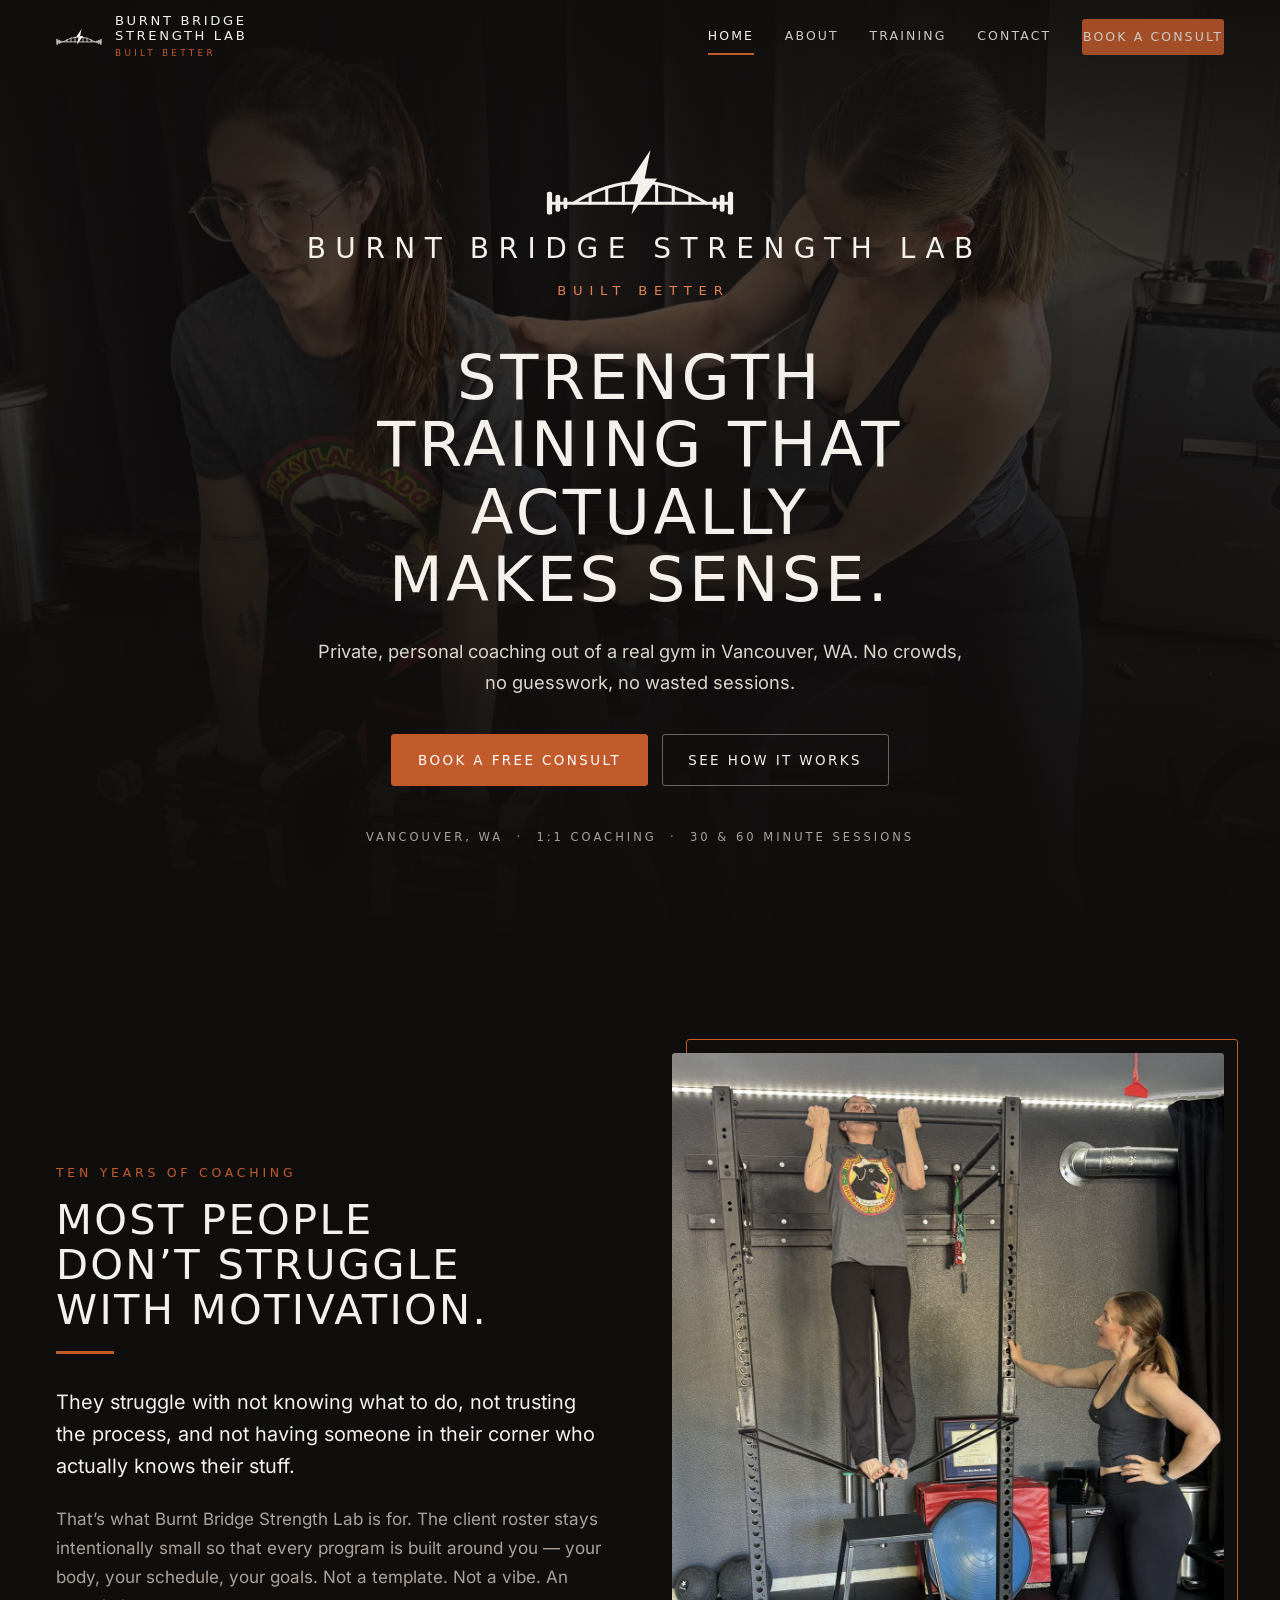
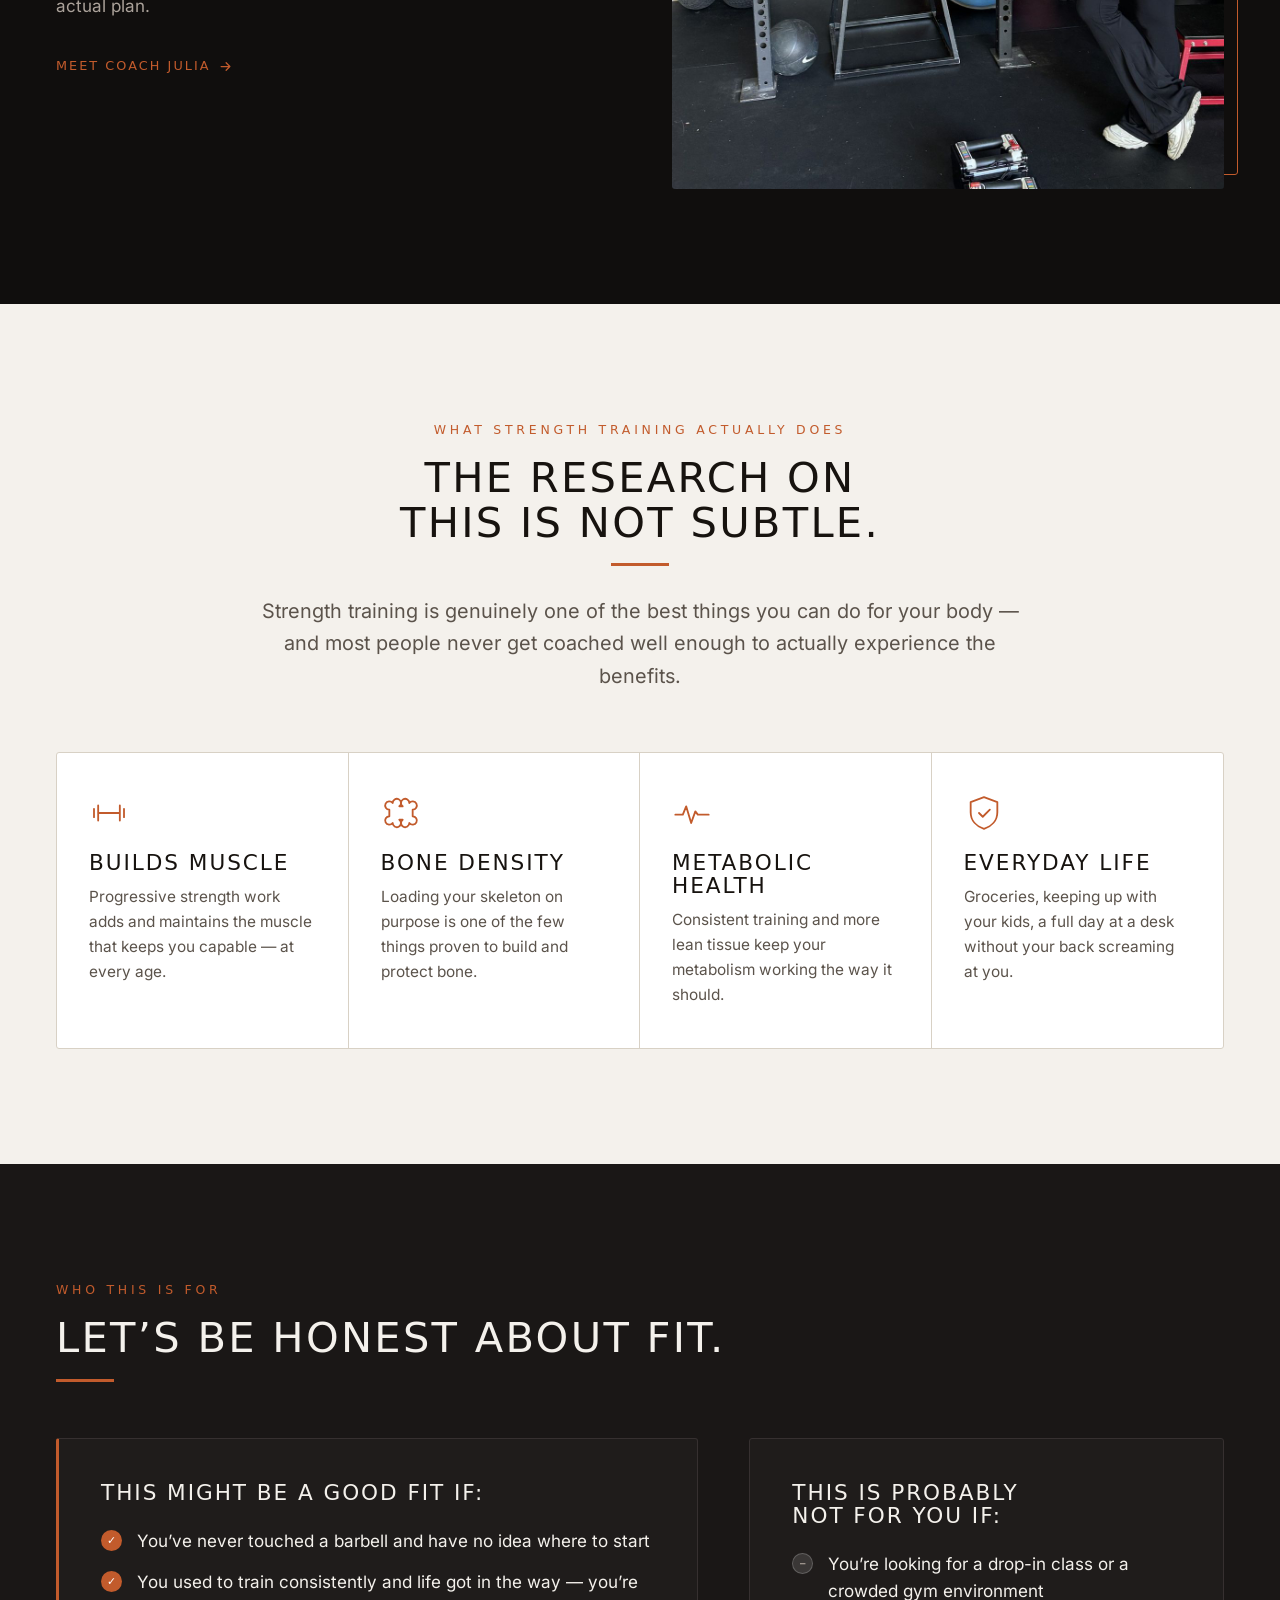
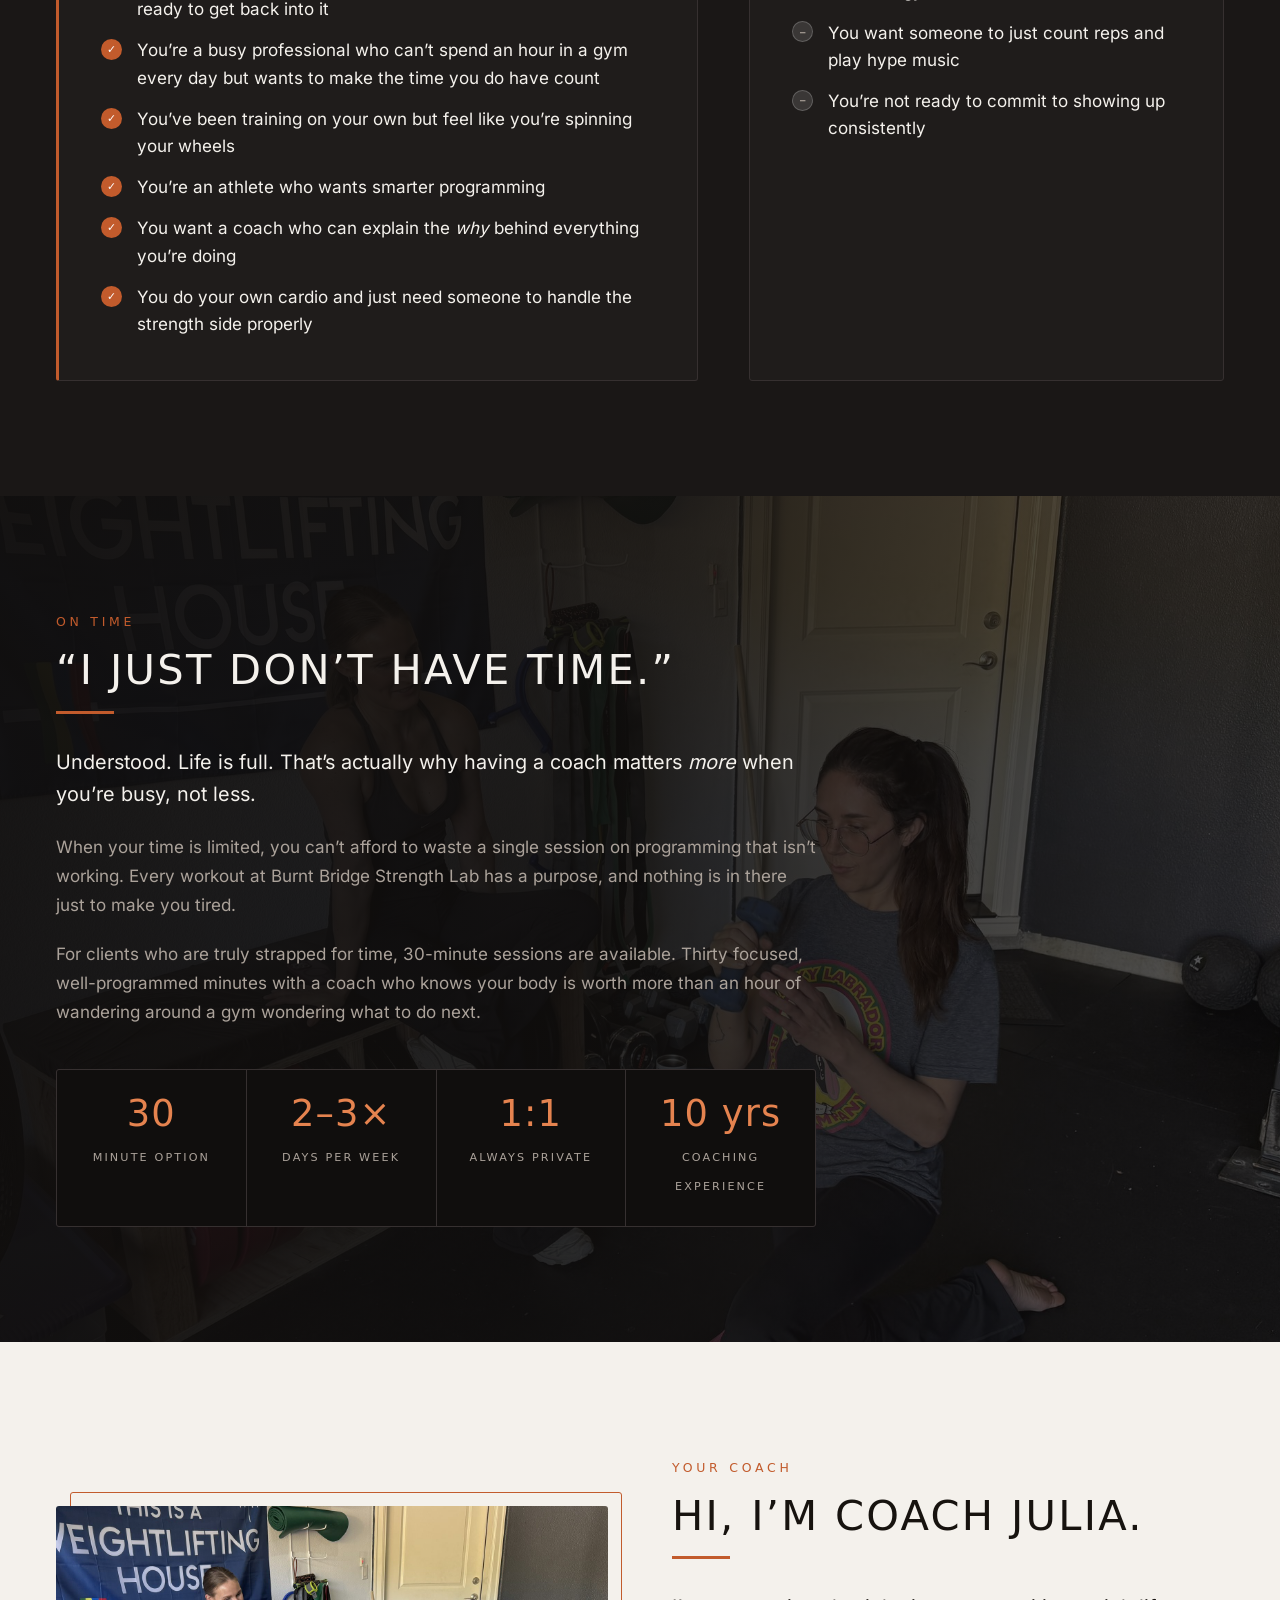
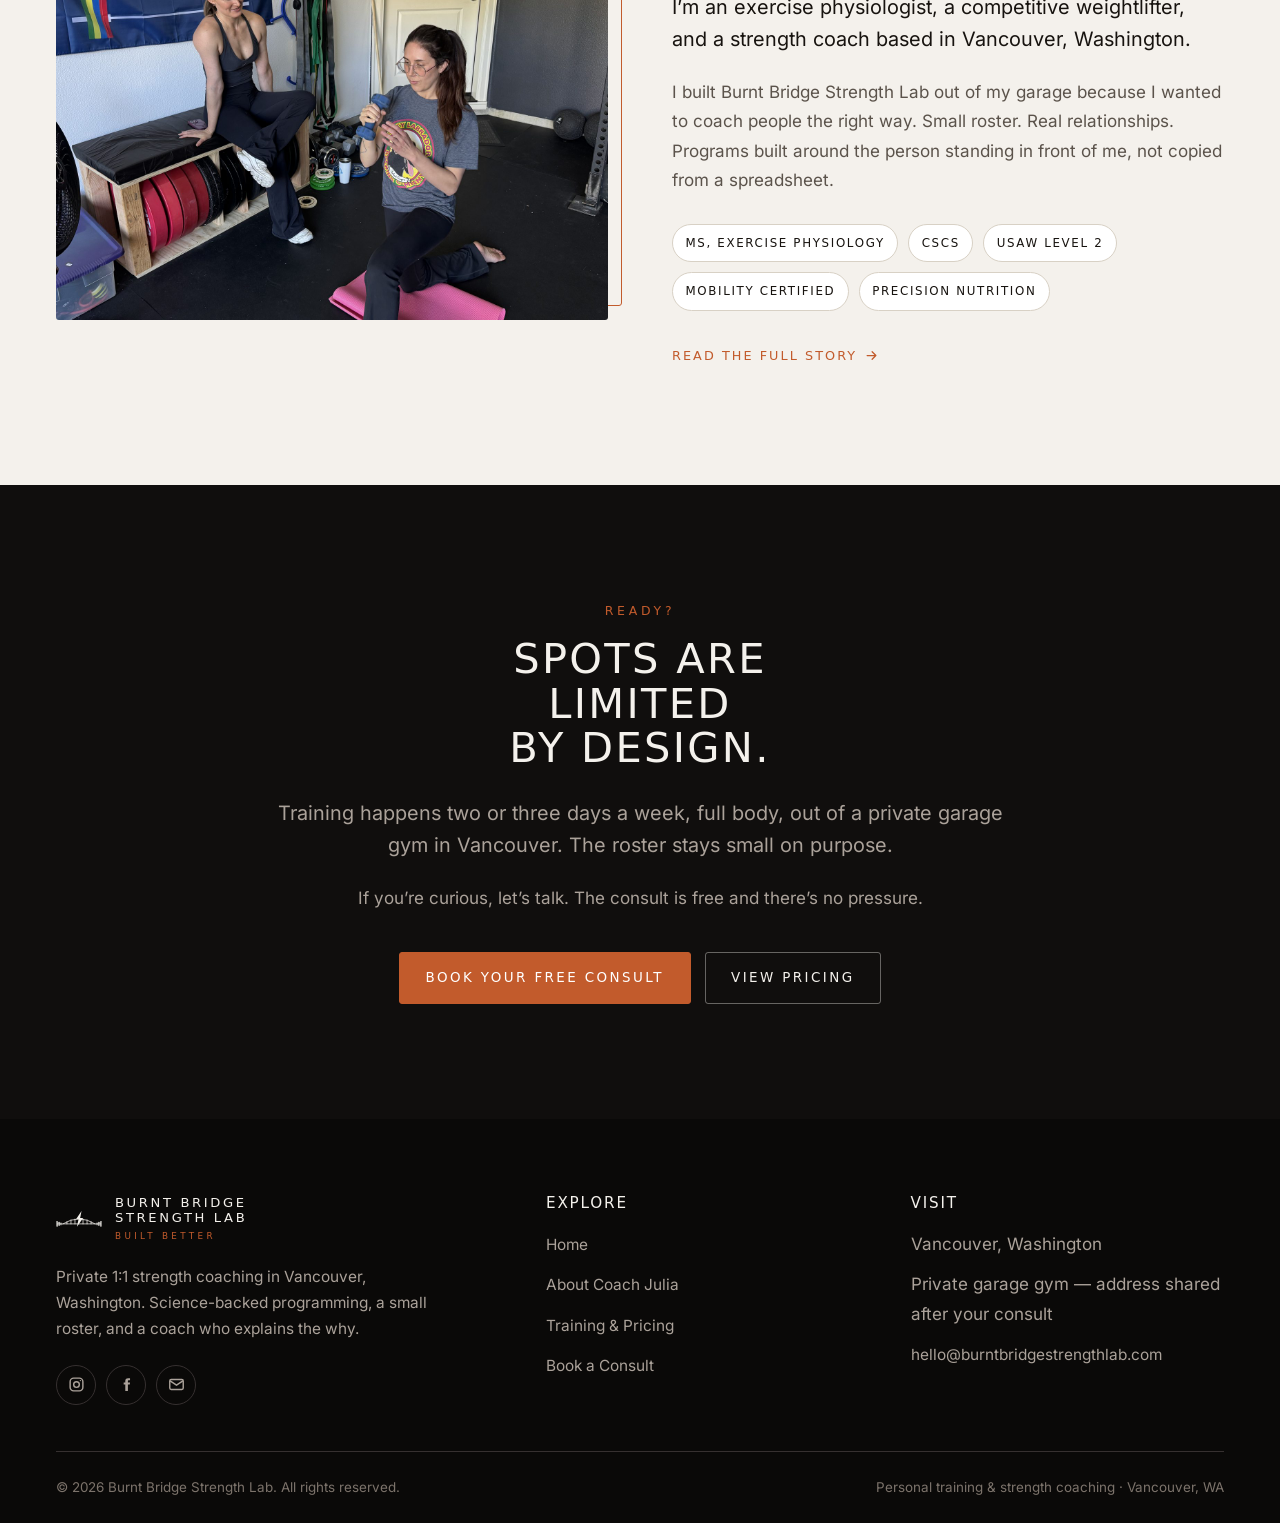
==== index.html @ 2b696fc4 "Initial commit" ====
<!DOCTYPE html>
<html lang="en">
<head>
<meta charset="utf-8">
<meta name="viewport" content="width=device-width, initial-scale=1">
<title>Burnt Bridge Strength Lab | Personal Training in Vancouver, WA</title>
<meta name="description" content="Private 1:1 strength training in Vancouver, WA. Science-backed coaching for beginners, busy professionals, and athletes. Book a free consult today.">
<link rel="canonical" href="https://burntbridgestrengthlab.com/">
<meta name="theme-color" content="#100E0D">
<link rel="icon" href="assets/img/favicon.svg" type="image/svg+xml">
<link rel="apple-touch-icon" href="assets/img/favicon.svg">

<meta property="og:type" content="website">
<meta property="og:title" content="Burnt Bridge Strength Lab | Personal Training in Vancouver, WA">
<meta property="og:description" content="Private 1:1 strength training in Vancouver, WA. Science-backed coaching for beginners, busy professionals, and athletes.">
<meta property="og:image" content="assets/img/hero-1200.jpg">
<meta property="og:url" content="https://burntbridgestrengthlab.com/">
<meta name="twitter:card" content="summary_large_image">

<link rel="preload" href="assets/fonts/oswald-latin-500-normal.woff2" as="font" type="font/woff2" crossorigin>
<link rel="preload" href="assets/fonts/inter-latin-400-normal.woff2" as="font" type="font/woff2" crossorigin>
<link rel="stylesheet" href="assets/css/style.css">

<script type="application/ld+json">
{
  "@context": "https://schema.org",
  "@type": "HealthAndBeautyBusiness",
  "additionalType": "https://schema.org/ExerciseGym",
  "name": "Burnt Bridge Strength Lab",
  "slogan": "Built Better",
  "description": "Private 1:1 strength training in Vancouver, Washington. Science-backed coaching for beginners, busy professionals, and athletes.",
  "url": "https://burntbridgestrengthlab.com/",
  "image": "https://burntbridgestrengthlab.com/assets/img/hero-1200.jpg",
  "priceRange": "$$",
  "address": { "@type": "PostalAddress", "addressLocality": "Vancouver", "addressRegion": "WA", "addressCountry": "US" },
  "areaServed": ["Vancouver, WA", "Camas, WA", "Portland, OR"],
  "founder": { "@type": "Person", "name": "Julia", "jobTitle": "Exercise Physiologist & Strength Coach" },
  "makesOffer": [
    { "@type": "Offer", "name": "1:1 Personal Training — 60 minute session", "price": "100", "priceCurrency": "USD" },
    { "@type": "Offer", "name": "1:1 Personal Training — 30 minute session", "price": "60", "priceCurrency": "USD" },
    { "@type": "Offer", "name": "Free 30-minute consult", "price": "0", "priceCurrency": "USD" }
  ]
}
</script>
</head>

<body>
<a class="skip-link" href="#main">Skip to content</a>

<!-- ============ HEADER ============ -->
<header class="site-header">
  <div class="wrap site-header__inner">
    <a class="logo" href="index.html" aria-label="Burnt Bridge Strength Lab — home">
      <svg class="logo__mark" viewBox="0 0 200 70" xmlns="http://www.w3.org/2000/svg" aria-hidden="true" focusable="false">
        <g fill="none" stroke="currentColor" stroke-width="3.2" stroke-linecap="round" stroke-linejoin="round">
          <path d="M7 56H193"/>
          <path d="M30 56Q100 12 170 56"/>
          <path d="M47.5 46.4V56M65 39.5V56M82.5 35.4V56M117.5 35.4V56M135 39.5V56M152.5 46.4V56"/>
        </g>
        <g fill="currentColor">
          <rect x="2" y="44" width="5.5" height="24" rx="2"/>
          <rect x="11" y="47" width="5" height="18" rx="2"/>
          <rect x="19.5" y="50" width="4" height="12" rx="1.6"/>
          <rect x="192.5" y="44" width="5.5" height="24" rx="2"/>
          <rect x="184" y="47" width="5" height="18" rx="2"/>
          <rect x="176.5" y="50" width="4" height="12" rx="1.6"/>
          <path d="M111 0 87 36h11l-7 32 27-38h-13z"/>
        </g>
      </svg>
      <span class="logo__type">
        <span class="logo__name">Burnt Bridge<br>Strength Lab</span>
        <span class="logo__sub">Built Better</span>
      </span>
    </a>

    <button class="nav-toggle" type="button" aria-expanded="false" aria-controls="primary-nav" aria-label="Menu"><span></span></button>

    <nav class="nav" id="primary-nav" aria-label="Primary">
      <a href="index.html" aria-current="page">Home</a>
      <a href="about.html">About</a>
      <a href="training.html">Training</a>
      <a href="contact.html">Contact</a>
      <a class="btn header-cta" href="contact.html">Book a Consult</a>
    </nav>
  </div>
</header>

<main id="main">

  <!-- ============ HERO ============ -->
  <section class="hero">
    <div class="hero__media">
      <img src="assets/img/hero-2000.jpg" alt="" width="2000" height="1125" fetchpriority="high">
    </div>
    <div class="wrap hero__inner">
      <div class="hero__lockup">
        <svg class="mark" viewBox="0 0 200 70" xmlns="http://www.w3.org/2000/svg" aria-hidden="true" focusable="false">
          <g fill="none" stroke="currentColor" stroke-width="3.2" stroke-linecap="round" stroke-linejoin="round">
            <path d="M7 56H193"/>
            <path d="M30 56Q100 12 170 56"/>
            <path d="M47.5 46.4V56M65 39.5V56M82.5 35.4V56M117.5 35.4V56M135 39.5V56M152.5 46.4V56"/>
          </g>
          <g fill="currentColor">
            <rect x="2" y="44" width="5.5" height="24" rx="2"/>
            <rect x="11" y="47" width="5" height="18" rx="2"/>
            <rect x="19.5" y="50" width="4" height="12" rx="1.6"/>
            <rect x="192.5" y="44" width="5.5" height="24" rx="2"/>
            <rect x="184" y="47" width="5" height="18" rx="2"/>
            <rect x="176.5" y="50" width="4" height="12" rx="1.6"/>
            <path d="M111 0 87 36h11l-7 32 27-38h-13z"/>
          </g>
        </svg>
        <p class="hero__wordmark">Burnt Bridge Strength Lab</p>
        <p class="hero__tagline">Built Better</p>
      </div>

      <h1>Strength training that actually makes sense.</h1>
      <p class="hero__sub">Private, personal coaching out of a real gym in Vancouver, WA. No crowds, no guesswork, no wasted sessions.</p>

      <div class="btn-row">
        <a class="btn" href="contact.html">Book a Free Consult</a>
        <a class="btn btn-ghost" href="training.html">See How It Works</a>
      </div>

      <p class="hero__meta">Vancouver, WA &nbsp;·&nbsp; 1:1 Coaching &nbsp;·&nbsp; 30 &amp; 60 Minute Sessions</p>
    </div>
  </section>

  <!-- ============ THE HOOK ============ -->
  <section class="sec dark">
    <div class="wrap grid-2">
      <div class="reveal">
        <p class="eyebrow">Ten years of coaching</p>
        <h2 class="rule">Most people don’t struggle with motivation.</h2>
        <div style="margin-top:2rem">
          <p class="lede">They struggle with not knowing what to do, not trusting the process, and not having someone in their corner who actually knows their stuff.</p>
          <p class="muted">That’s what Burnt Bridge Strength Lab is for. The client roster stays intentionally small so that every program is built around you — your body, your schedule, your goals. Not a template. Not a vibe. An actual plan.</p>
          <p style="margin-top:1.8rem"><a class="link-arrow" href="about.html">Meet Coach Julia
            <svg viewBox="0 0 24 24" fill="none" stroke="currentColor" stroke-width="2" stroke-linecap="round" stroke-linejoin="round" aria-hidden="true"><path d="M5 12h14M13 6l6 6-6 6"/></svg>
          </a></p>
        </div>
      </div>
      <div class="figure figure--framed figure--tall reveal">
        <img src="assets/img/pullup-1600.jpg" alt="Coach Julia spotting a client through band-assisted pull-ups at Burnt Bridge Strength Lab" width="1200" height="1600" loading="lazy">
      </div>
    </div>
  </section>

  <!-- ============ WHAT STRENGTH TRAINING DOES ============ -->
  <section class="sec on-light">
    <div class="wrap">
      <div class="center narrow" style="margin-inline:auto" >
        <p class="eyebrow">What strength training actually does</p>
        <h2 class="rule center">The research on this is not subtle.</h2>
        <p class="lede muted" style="margin-top:1.8rem">Strength training is genuinely one of the best things you can do for your body — and most people never get coached well enough to actually experience the benefits.</p>
      </div>

      <div class="cards reveal" style="margin-top:clamp(38px,5vw,60px)">
        <article class="card">
          <svg class="card__icon" viewBox="0 0 48 48" fill="none" stroke="currentColor" stroke-width="2.2" stroke-linecap="round" stroke-linejoin="round" aria-hidden="true">
            <path d="M6 19v10M11 15v18M37 15v18M42 19v10M11 24h26"/>
          </svg>
          <h3>Builds Muscle</h3>
          <p>Progressive strength work adds and maintains the muscle that keeps you capable — at every age.</p>
        </article>
        <article class="card">
          <svg class="card__icon" viewBox="0 0 48 48" fill="none" stroke="currentColor" stroke-width="2.2" stroke-linecap="round" stroke-linejoin="round" aria-hidden="true">
            <path d="M14 12a5 5 0 1 0-4 8v8a5 5 0 1 0 4 8 5 5 0 1 0 8-4h4a5 5 0 1 0 8 4 5 5 0 1 0 4-8v-8a5 5 0 1 0-4-8 5 5 0 1 0-8 4h-4a5 5 0 1 0-8-4Z"/>
          </svg>
          <h3>Bone Density</h3>
          <p>Loading your skeleton on purpose is one of the few things proven to build and protect bone.</p>
        </article>
        <article class="card">
          <svg class="card__icon" viewBox="0 0 48 48" fill="none" stroke="currentColor" stroke-width="2.2" stroke-linecap="round" stroke-linejoin="round" aria-hidden="true">
            <path d="M4 26h9l4-10 6 20 5-14 3 4h13"/>
          </svg>
          <h3>Metabolic Health</h3>
          <p>Consistent training and more lean tissue keep your metabolism working the way it should.</p>
        </article>
        <article class="card">
          <svg class="card__icon" viewBox="0 0 48 48" fill="none" stroke="currentColor" stroke-width="2.2" stroke-linecap="round" stroke-linejoin="round" aria-hidden="true">
            <path d="M24 5 8 11v12c0 10 7 17 16 20 9-3 16-10 16-20V11L24 5Z"/><path d="M18 24l4.5 4.5L31 20"/>
          </svg>
          <h3>Everyday Life</h3>
          <p>Groceries, keeping up with your kids, a full day at a desk without your back screaming at you.</p>
        </article>
      </div>
    </div>
  </section>

  <!-- ============ WHO THIS IS FOR ============ -->
  <section class="sec dark-2">
    <div class="wrap">
      <div class="narrow">
        <p class="eyebrow">Who this is for</p>
        <h2 class="rule">Let’s be honest about fit.</h2>
      </div>

      <div class="fit-cols reveal" style="margin-top:clamp(36px,4.6vw,56px)">
        <div class="fit-panel fit-panel--yes">
          <h3>This might be a good fit if:</h3>
          <ul class="check-list">
            <li>You’ve never touched a barbell and have no idea where to start</li>
            <li>You used to train consistently and life got in the way — you’re ready to get back into it</li>
            <li>You’re a busy professional who can’t spend an hour in a gym every day but wants to make the time you do have count</li>
            <li>You’ve been training on your own but feel like you’re spinning your wheels</li>
            <li>You’re an athlete who wants smarter programming</li>
            <li>You want a coach who can explain the <em>why</em> behind everything you’re doing</li>
            <li>You do your own cardio and just need someone to handle the strength side properly</li>
          </ul>
        </div>
        <div class="fit-panel">
          <h3>This is probably not for you if:</h3>
          <ul class="x-list">
            <li>You’re looking for a drop-in class or a crowded gym environment</li>
            <li>You want someone to just count reps and play hype music</li>
            <li>You’re not ready to commit to showing up consistently</li>
          </ul>
        </div>
      </div>
    </div>
  </section>

  <!-- ============ ON TIME ============ -->
  <section class="band sec">
    <div class="band__media">
      <img src="assets/img/band-2000.jpg" alt="" width="2000" height="1250" loading="lazy">
    </div>
    <div class="wrap">
      <div class="narrow reveal">
        <p class="eyebrow">On time</p>
        <h2 class="rule">“I just don’t have time.”</h2>
        <div style="margin-top:2rem">
          <p class="lede">Understood. Life is full. That’s actually why having a coach matters <em>more</em> when you’re busy, not less.</p>
          <p class="muted">When your time is limited, you can’t afford to waste a single session on programming that isn’t working. Every workout at Burnt Bridge Strength Lab has a purpose, and nothing is in there just to make you tired.</p>
          <p class="muted">For clients who are truly strapped for time, 30-minute sessions are available. Thirty focused, well-programmed minutes with a coach who knows your body is worth more than an hour of wandering around a gym wondering what to do next.</p>
        </div>

        <div class="stat-row" style="margin-top:2.6rem">
          <div class="stat"><b>30</b><span>Minute option</span></div>
          <div class="stat"><b>2–3×</b><span>Days per week</span></div>
          <div class="stat"><b>1:1</b><span>Always private</span></div>
          <div class="stat"><b>10 yrs</b><span>Coaching experience</span></div>
        </div>
      </div>
    </div>
  </section>

  <!-- ============ MEET COACH JULIA ============ -->
  <section class="sec on-light">
    <div class="wrap grid-2 media-last">
      <div class="figure figure--framed figure--wide reveal">
        <img src="assets/img/mobility-1600.jpg" alt="Coach Julia coaching a client through mobility work in the Burnt Bridge Strength Lab garage gym" width="1600" height="1200" loading="lazy">
      </div>
      <div class="reveal">
        <p class="eyebrow">Your coach</p>
        <h2 class="rule">Hi, I’m Coach Julia.</h2>
        <div style="margin-top:2rem">
          <p class="lede">I’m an exercise physiologist, a competitive weightlifter, and a strength coach based in Vancouver, Washington.</p>
          <p class="muted">I built Burnt Bridge Strength Lab out of my garage because I wanted to coach people the right way. Small roster. Real relationships. Programs built around the person standing in front of me, not copied from a spreadsheet.</p>
        </div>
        <ul class="creds" style="margin-top:1.8rem">
          <li>MS, Exercise Physiology</li>
          <li>CSCS</li>
          <li>USAW Level 2</li>
          <li>Mobility Certified</li>
          <li>Precision Nutrition</li>
        </ul>
        <p style="margin-top:1.8rem"><a class="link-arrow" href="about.html">Read the full story
          <svg viewBox="0 0 24 24" fill="none" stroke="currentColor" stroke-width="2" stroke-linecap="round" stroke-linejoin="round" aria-hidden="true"><path d="M5 12h14M13 6l6 6-6 6"/></svg>
        </a></p>
      </div>
    </div>
  </section>

  <!-- ============ FINAL CTA ============ -->
  <section class="sec dark cta-final">
    <div class="wrap reveal">
      <p class="eyebrow">Ready?</p>
      <h2>Spots are limited by design.</h2>
      <p class="lede muted" style="margin-top:1.6rem">Training happens two or three days a week, full body, out of a private garage gym in Vancouver. The roster stays small on purpose.</p>
      <p class="muted">If you’re curious, let’s talk. The consult is free and there’s no pressure.</p>
      <div class="btn-row" style="justify-content:center;margin-top:2.4rem">
        <a class="btn" href="contact.html">Book Your Free Consult</a>
        <a class="btn btn-ghost" href="training.html">View Pricing</a>
      </div>
    </div>
  </section>

</main>

<!-- ============ FOOTER ============ -->
<footer class="site-footer">
  <div class="wrap">
    <div class="footer-grid">
      <div>
        <a class="logo" href="index.html" aria-label="Burnt Bridge Strength Lab — home">
          <svg class="logo__mark" viewBox="0 0 200 70" xmlns="http://www.w3.org/2000/svg" aria-hidden="true" focusable="false">
            <g fill="none" stroke="currentColor" stroke-width="3.2" stroke-linecap="round" stroke-linejoin="round">
              <path d="M7 56H193"/><path d="M30 56Q100 12 170 56"/>
              <path d="M47.5 46.4V56M65 39.5V56M82.5 35.4V56M117.5 35.4V56M135 39.5V56M152.5 46.4V56"/>
            </g>
            <g fill="currentColor">
              <rect x="2" y="44" width="5.5" height="24" rx="2"/><rect x="11" y="47" width="5" height="18" rx="2"/><rect x="19.5" y="50" width="4" height="12" rx="1.6"/>
              <rect x="192.5" y="44" width="5.5" height="24" rx="2"/><rect x="184" y="47" width="5" height="18" rx="2"/><rect x="176.5" y="50" width="4" height="12" rx="1.6"/>
              <path d="M111 0 87 36h11l-7 32 27-38h-13z"/>
            </g>
          </svg>
          <span class="logo__type">
            <span class="logo__name">Burnt Bridge<br>Strength Lab</span>
            <span class="logo__sub">Built Better</span>
          </span>
        </a>
        <p class="footer-blurb">Private 1:1 strength coaching in Vancouver, Washington. Science-backed programming, a small roster, and a coach who explains the why.</p>
        <div class="social">
          <a href="https://instagram.com/" aria-label="Instagram" rel="noopener">
            <svg viewBox="0 0 24 24" fill="none" stroke="currentColor" stroke-width="2" aria-hidden="true"><rect x="3" y="3" width="18" height="18" rx="5"/><circle cx="12" cy="12" r="4"/><circle cx="17.5" cy="6.5" r="1" fill="currentColor" stroke="none"/></svg>
          </a>
          <a href="https://facebook.com/" aria-label="Facebook" rel="noopener">
            <svg viewBox="0 0 24 24" fill="currentColor" aria-hidden="true"><path d="M14 9V7.2c0-.8.2-1.2 1.4-1.2H17V3h-2.6C11.3 3 10.3 4.5 10.3 7v2H8v3h2.3v9H14v-9h2.6l.4-3H14Z"/></svg>
          </a>
          <a href="mailto:hello@burntbridgestrengthlab.com" aria-label="Email">
            <svg viewBox="0 0 24 24" fill="none" stroke="currentColor" stroke-width="2" aria-hidden="true"><rect x="2.5" y="5" width="19" height="14" rx="2"/><path d="m3 7 9 6 9-6"/></svg>
          </a>
        </div>
      </div>

      <nav aria-label="Footer">
        <h4>Explore</h4>
        <ul class="footer-links">
          <li><a href="index.html">Home</a></li>
          <li><a href="about.html">About Coach Julia</a></li>
          <li><a href="training.html">Training &amp; Pricing</a></li>
          <li><a href="contact.html">Book a Consult</a></li>
        </ul>
      </nav>

      <div>
        <h4>Visit</h4>
        <ul class="footer-links">
          <li><span style="color:var(--on-dark-muted)">Vancouver, Washington</span></li>
          <li><span style="color:var(--on-dark-muted)">Private garage gym — address shared after your consult</span></li>
          <li><a href="mailto:hello@burntbridgestrengthlab.com">hello@burntbridgestrengthlab.com</a></li>
        </ul>
      </div>
    </div>

    <div class="footer-bar">
      <span>© <span data-year>2026</span> Burnt Bridge Strength Lab. All rights reserved.</span>
      <span>Personal training &amp; strength coaching · Vancouver, WA</span>
    </div>
  </div>
</footer>

<script src="assets/js/main.js"></script>
</body>
</html>
---- assets/css/style.css ----
/* ==========================================================================
   Burnt Bridge Strength Lab — stylesheet
   ========================================================================== */

/* --- Fonts (self-hosted, no external requests) ---------------------------- */
@font-face {
  font-family: "Oswald";
  font-style: normal;
  font-weight: 300;
  font-display: swap;
  src: url("../fonts/oswald-latin-300-normal.woff2") format("woff2");
  unicode-range: U+0000-00FF, U+0131, U+0152-0153, U+02BB-02BC, U+02C6, U+02DA, U+02DC, U+2000-206F, U+2074, U+20AC, U+2122, U+2191, U+2193, U+2212, U+2215, U+FEFF, U+FFFD;
}
@font-face {
  font-family: "Oswald";
  font-style: normal;
  font-weight: 400;
  font-display: swap;
  src: url("../fonts/oswald-latin-400-normal.woff2") format("woff2");
  unicode-range: U+0000-00FF, U+0131, U+0152-0153, U+02BB-02BC, U+02C6, U+02DA, U+02DC, U+2000-206F, U+2074, U+20AC, U+2122, U+2191, U+2193, U+2212, U+2215, U+FEFF, U+FFFD;
}
@font-face {
  font-family: "Oswald";
  font-style: normal;
  font-weight: 500;
  font-display: swap;
  src: url("../fonts/oswald-latin-500-normal.woff2") format("woff2");
  unicode-range: U+0000-00FF, U+0131, U+0152-0153, U+02BB-02BC, U+02C6, U+02DA, U+02DC, U+2000-206F, U+2074, U+20AC, U+2122, U+2191, U+2193, U+2212, U+2215, U+FEFF, U+FFFD;
}
@font-face {
  font-family: "Oswald";
  font-style: normal;
  font-weight: 600;
  font-display: swap;
  src: url("../fonts/oswald-latin-600-normal.woff2") format("woff2");
  unicode-range: U+0000-00FF, U+0131, U+0152-0153, U+02BB-02BC, U+02C6, U+02DA, U+02DC, U+2000-206F, U+2074, U+20AC, U+2122, U+2191, U+2193, U+2212, U+2215, U+FEFF, U+FFFD;
}
@font-face {
  font-family: "Inter";
  font-style: normal;
  font-weight: 400;
  font-display: swap;
  src: url("../fonts/inter-latin-400-normal.woff2") format("woff2");
  unicode-range: U+0000-00FF, U+0131, U+0152-0153, U+02BB-02BC, U+02C6, U+02DA, U+02DC, U+2000-206F, U+2074, U+20AC, U+2122, U+2191, U+2193, U+2212, U+2215, U+FEFF, U+FFFD;
}
@font-face {
  font-family: "Inter";
  font-style: normal;
  font-weight: 500;
  font-display: swap;
  src: url("../fonts/inter-latin-500-normal.woff2") format("woff2");
  unicode-range: U+0000-00FF, U+0131, U+0152-0153, U+02BB-02BC, U+02C6, U+02DA, U+02DC, U+2000-206F, U+2074, U+20AC, U+2122, U+2191, U+2193, U+2212, U+2215, U+FEFF, U+FFFD;
}
@font-face {
  font-family: "Inter";
  font-style: normal;
  font-weight: 600;
  font-display: swap;
  src: url("../fonts/inter-latin-600-normal.woff2") format("woff2");
  unicode-range: U+0000-00FF, U+0131, U+0152-0153, U+02BB-02BC, U+02C6, U+02DA, U+02DC, U+2000-206F, U+2074, U+20AC, U+2122, U+2191, U+2193, U+2212, U+2215, U+FEFF, U+FFFD;
}

/* --- Tokens --------------------------------------------------------------- */
:root {
  --ink:        #100E0D;
  --ink-2:      #1A1716;
  --ink-3:      #241F1D;
  --ink-line:   #363030;

  --bone:       #F4F1EC;
  --bone-2:     #E9E4DB;
  --bone-line:  #D8D1C5;

  --rust:       #C25B2C;
  --rust-2:     #A84A21;
  --rust-soft:  #E5834F;

  --on-dark:        #F4F1EC;
  --on-dark-muted:  #ABA29A;
  --on-light:       #17130F;
  --on-light-muted: #5B534B;

  --head: "Oswald", "Haettenschweiler", "Arial Narrow", system-ui, sans-serif;
  --body: "Inter", system-ui, -apple-system, "Segoe UI", Roboto, sans-serif;

  --wrap: 1180px;
  --gutter: clamp(20px, 5vw, 56px);
  --sec-y: clamp(64px, 9vw, 118px);
  --radius: 3px;
  --ease: cubic-bezier(.22,.61,.36,1);
}

/* --- Reset ---------------------------------------------------------------- */
*, *::before, *::after { box-sizing: border-box; }
html { -webkit-text-size-adjust: 100%; scroll-behavior: smooth; }
body {
  margin: 0;
  background: var(--bone);
  color: var(--on-light);
  font-family: var(--body);
  font-size: 17px;
  line-height: 1.72;
  -webkit-font-smoothing: antialiased;
  overflow-x: hidden;
}
img, svg { display: block; max-width: 100%; }
img { height: auto; }
a { color: inherit; }
button { font: inherit; }

@media (prefers-reduced-motion: reduce) {
  html { scroll-behavior: auto; }
  *, *::before, *::after { animation-duration: .01ms !important; transition-duration: .01ms !important; }
}

/* --- Typography ----------------------------------------------------------- */
h1, h2, h3, h4 {
  font-family: var(--head);
  font-weight: 500;
  text-transform: uppercase;
  letter-spacing: .055em;
  line-height: 1.08;
  margin: 0;
  text-wrap: balance;
}
h1 { font-size: clamp(2.1rem, 5.4vw, 3.9rem); }
h2 { font-size: clamp(1.7rem, 3.5vw, 2.6rem); }
h3 { font-size: clamp(1.1rem, 1.9vw, 1.35rem); letter-spacing: .09em; }
h4 { font-size: .95rem; letter-spacing: .12em; }
p  { margin: 0 0 1.15em; }
p:last-child { margin-bottom: 0; }
strong { font-weight: 600; }

.eyebrow {
  font-family: var(--head);
  font-size: .78rem;
  font-weight: 400;
  letter-spacing: .3em;
  text-transform: uppercase;
  color: var(--rust);
  margin: 0 0 .95rem;
}
.lede { font-size: clamp(1.06rem, 1.7vw, 1.24rem); line-height: 1.62; }
.muted { color: var(--on-light-muted); }
.on-dark .muted,
.dark .muted,
.dark-2 .muted,
.band .muted,
.hero .muted,
.page-hero .muted,
.site-footer .muted { color: var(--on-dark-muted); }

/* rust underline accent under a heading */
.rule::after {
  content: "";
  display: block;
  width: 58px; height: 3px;
  background: var(--rust);
  margin: 1.1rem 0 0;
}
.rule.center::after { margin-inline: auto; }

/* --- Layout --------------------------------------------------------------- */
.wrap { width: min(100% - var(--gutter) * 2, var(--wrap)); margin-inline: auto; }
.narrow { max-width: 760px; }
.center { text-align: center; }
section { position: relative; }
.sec { padding-block: var(--sec-y); }
.dark { background: var(--ink); color: var(--on-dark); }
.dark-2 { background: var(--ink-2); color: var(--on-dark); }
.light-2 { background: var(--bone-2); }

.grid-2 {
  display: grid;
  grid-template-columns: repeat(2, minmax(0, 1fr));
  gap: clamp(28px, 5vw, 72px);
  align-items: center;
}
.stack-sm > * + * { margin-top: 1.5rem; }

/* --- Buttons -------------------------------------------------------------- */
.btn {
  --btn-bg: var(--rust);
  --btn-fg: #fff;
  display: inline-flex;
  align-items: center;
  justify-content: center;
  gap: .6em;
  padding: 1.02em 1.9em;
  background: var(--btn-bg);
  color: var(--btn-fg);
  font-family: var(--head);
  font-size: .84rem;
  font-weight: 500;
  letter-spacing: .18em;
  text-transform: uppercase;
  text-decoration: none;
  border: 1px solid var(--btn-bg);
  border-radius: var(--radius);
  cursor: pointer;
  transition: background .25s var(--ease), border-color .25s var(--ease),
              color .25s var(--ease), transform .25s var(--ease);
}
.btn:hover { background: var(--rust-2); border-color: var(--rust-2); transform: translateY(-2px); }
.btn:active { transform: translateY(0); }

.btn-ghost { --btn-bg: transparent; --btn-fg: var(--on-dark); border-color: rgba(244,241,236,.38); }
.btn-ghost:hover { background: rgba(244,241,236,.08); border-color: var(--on-dark); transform: translateY(-2px); }
.on-light .btn-ghost, .btn-ghost.dark-text { --btn-fg: var(--on-light); border-color: rgba(23,19,15,.28); }
.on-light .btn-ghost:hover, .btn-ghost.dark-text:hover { background: rgba(23,19,15,.06); border-color: var(--on-light); }

.btn-row { display: flex; flex-wrap: wrap; gap: 14px; align-items: center; }

.link-arrow {
  display: inline-flex;
  align-items: center;
  gap: .55em;
  font-family: var(--head);
  font-size: .8rem;
  letter-spacing: .16em;
  text-transform: uppercase;
  text-decoration: none;
  color: var(--rust);
  border-bottom: 1px solid transparent;
  padding-bottom: 2px;
  transition: gap .25s var(--ease), border-color .25s var(--ease);
}
.link-arrow:hover { gap: .95em; border-bottom-color: var(--rust); }
.link-arrow svg { width: 15px; height: 15px; }

/* --- Logo ----------------------------------------------------------------- */
.logo { display: flex; align-items: center; gap: 13px; text-decoration: none; color: inherit; }
.logo__mark { width: 46px; flex: none; color: currentColor; }
.logo__type { display: grid; gap: 3px; }
.logo__name {
  font-family: var(--head);
  font-size: .82rem;
  letter-spacing: .2em;
  line-height: 1.15;
  text-transform: uppercase;
}
.logo__sub {
  font-family: var(--head);
  font-size: .55rem;
  font-weight: 300;
  letter-spacing: .38em;
  color: var(--rust);
  text-transform: uppercase;
}

/* --- Header --------------------------------------------------------------- */
.site-header {
  position: fixed;
  inset: 0 0 auto;
  z-index: 100;
  color: var(--on-dark);
  background: transparent;
  border-bottom: 1px solid transparent;
  transition: background .35s var(--ease), border-color .35s var(--ease), backdrop-filter .35s;
}
.site-header.is-solid,
.site-header.is-open {
  background: rgba(16,14,13,.94);
  backdrop-filter: blur(9px);
  border-bottom-color: var(--ink-line);
}
.site-header__inner {
  display: flex;
  align-items: center;
  justify-content: space-between;
  gap: 20px;
  min-height: 74px;
  padding-block: 12px;
}
.nav { display: flex; align-items: center; gap: clamp(18px, 2.4vw, 34px); }
.nav a {
  font-family: var(--head);
  font-size: .78rem;
  letter-spacing: .17em;
  text-transform: uppercase;
  text-decoration: none;
  color: var(--on-dark);
  opacity: .82;
  padding: 6px 0;
  border-bottom: 2px solid transparent;
  transition: opacity .2s, border-color .2s, color .2s;
}
.nav a:hover { opacity: 1; }
.nav a[aria-current="page"] { opacity: 1; border-bottom-color: var(--rust); }
.header-cta { padding: .78em 1.35em; font-size: .74rem; }

.nav-toggle {
  display: none;
  width: 44px; height: 44px;
  background: none;
  border: 1px solid rgba(244,241,236,.28);
  border-radius: var(--radius);
  color: inherit;
  cursor: pointer;
  align-items: center;
  justify-content: center;
}
.nav-toggle span {
  display: block;
  position: relative;
  width: 20px; height: 1.5px;
  background: currentColor;
  transition: background .2s;
}
.nav-toggle span::before, .nav-toggle span::after {
  content: ""; position: absolute; left: 0;
  width: 20px; height: 1.5px; background: currentColor;
  transition: transform .28s var(--ease), top .2s;
}
.nav-toggle span::before { top: -6px; }
.nav-toggle span::after  { top: 6px; }
.is-open .nav-toggle span { background: transparent; }
.is-open .nav-toggle span::before { top: 0; transform: rotate(45deg); }
.is-open .nav-toggle span::after  { top: 0; transform: rotate(-45deg); }

@media (max-width: 900px) {
  .nav-toggle { display: inline-flex; }
  .nav {
    position: absolute;
    inset: 100% 0 auto;
    flex-direction: column;
    align-items: stretch;
    gap: 0;
    padding: 8px var(--gutter) 30px;
    background: rgba(16,14,13,.98);
    border-bottom: 1px solid var(--ink-line);
    display: none;
  }
  .site-header.is-open .nav { display: flex; }
  .nav a { padding: 15px 0; border-bottom: 1px solid var(--ink-line); font-size: .95rem; }
  .nav a[aria-current="page"] { color: var(--rust-soft); border-bottom-color: var(--ink-line); }
  .nav .header-cta { margin-top: 20px; justify-content: center; border-bottom: none; padding: 1em 1.4em; }
  .nav .header-cta[aria-current="page"] { color: #fff; }
}

/* --- Hero ----------------------------------------------------------------- */
.hero {
  position: relative;
  display: grid;
  align-items: center;
  min-height: clamp(600px, 92vh, 900px);
  padding-block: 150px 90px;
  color: var(--on-dark);
  background: var(--ink);
  isolation: isolate;
  overflow: hidden;
}
.hero__media { position: absolute; inset: 0; z-index: -2; }
.hero__media img { width: 100%; height: 100%; object-fit: cover; object-position: 50% 42%; }
.hero::after {
  content: "";
  position: absolute; inset: 0; z-index: -1;
  background:
    radial-gradient(120% 90% at 50% 30%, rgba(16,14,13,.42) 0%, rgba(16,14,13,.86) 62%, rgba(16,14,13,.96) 100%),
    linear-gradient(180deg, rgba(16,14,13,.9) 0%, rgba(16,14,13,.35) 32%, rgba(16,14,13,.94) 100%);
}
.hero__inner { text-align: center; display: grid; justify-items: center; }
.hero__lockup { display: grid; justify-items: center; gap: 14px; margin-bottom: clamp(26px, 4vw, 42px); }
.hero__lockup .mark { width: clamp(122px, 20vw, 190px); color: var(--on-dark); }
.hero__wordmark {
  font-family: var(--head);
  font-size: clamp(1.05rem, 3.2vw, 1.75rem);
  letter-spacing: .34em;
  text-transform: uppercase;
  line-height: 1.25;
  margin: 0;
  text-indent: .34em;
}
.hero__tagline {
  font-family: var(--head);
  font-size: clamp(.66rem, 1.5vw, .82rem);
  font-weight: 300;
  letter-spacing: .52em;
  text-transform: uppercase;
  color: var(--rust-soft);
  text-indent: .52em;
}
.hero h1 { max-width: 15ch; }
.hero__sub { max-width: 54ch; margin: 1.4rem 0 2.2rem; color: #DCD5CC; font-size: clamp(1rem, 1.6vw, 1.14rem); }
.hero__meta {
  margin-top: 2.6rem;
  font-family: var(--head);
  font-size: .72rem;
  letter-spacing: .26em;
  text-transform: uppercase;
  color: var(--on-dark-muted);
}

/* Compact hero used on interior pages */
.page-hero {
  position: relative;
  padding: clamp(140px, 18vw, 200px) 0 clamp(56px, 8vw, 90px);
  color: var(--on-dark);
  background: var(--ink);
  isolation: isolate;
  overflow: hidden;
}
.page-hero__media { position: absolute; inset: 0; z-index: -2; }
.page-hero__media img { width: 100%; height: 100%; object-fit: cover; object-position: 50% 38%; }
.page-hero::after {
  content: ""; position: absolute; inset: 0; z-index: -1;
  background: linear-gradient(180deg, rgba(16,14,13,.94) 0%, rgba(16,14,13,.68) 45%, rgba(16,14,13,.92) 100%);
}
.page-hero h1 { max-width: 18ch; }
.page-hero p { max-width: 60ch; margin-top: 1.25rem; color: #D6CFC6; }

/* --- Media blocks --------------------------------------------------------- */
.figure { position: relative; isolation: isolate; }
.figure img { width: 100%; border-radius: var(--radius); }
.figure--framed::before {
  content: "";
  position: absolute;
  inset: -14px -14px 14px 14px;
  border: 1px solid var(--rust);
  border-radius: var(--radius);
  z-index: -1;
}
.figure--tall img { aspect-ratio: 3 / 4; object-fit: cover; }
.figure--wide img { aspect-ratio: 4 / 3; object-fit: cover; }

.band {
  position: relative;
  color: var(--on-dark);
  background: var(--ink);
  isolation: isolate;
  overflow: hidden;
}
.band__media { position: absolute; inset: 0; z-index: -2; }
.band__media img { width: 100%; height: 100%; object-fit: cover; object-position: 50% 45%; }
.band::after {
  content: ""; position: absolute; inset: 0; z-index: -1;
  background: linear-gradient(100deg, rgba(16,14,13,.97) 0%, rgba(16,14,13,.9) 46%, rgba(16,14,13,.6) 100%);
}
@media (max-width: 780px) {
  .band::after { background: linear-gradient(180deg, rgba(16,14,13,.9) 0%, rgba(16,14,13,.95) 60%); }
}

/* --- Cards / features ----------------------------------------------------- */
.cards {
  display: grid;
  grid-template-columns: repeat(auto-fit, minmax(210px, 1fr));
  gap: 0;
  border: 1px solid var(--bone-line);
  border-radius: var(--radius);
  overflow: hidden;
  background: #fff;
}
.dark .cards, .dark-2 .cards, .band .cards {
  background: rgba(255,255,255,.03);
  border-color: var(--ink-line);
}
.card {
  padding: clamp(28px, 3.2vw, 40px) clamp(22px, 2.6vw, 32px);
  border-right: 1px solid var(--bone-line);
  transition: background .3s var(--ease);
}
.dark .card, .dark-2 .card, .band .card { border-right-color: var(--ink-line); }
.card:last-child { border-right: none; }
.card:hover { background: rgba(194,91,44,.05); }
.card__icon { width: 40px; height: 40px; color: var(--rust); margin-bottom: 18px; }
.card h3 { margin-bottom: .7rem; }
.card p { font-size: .96rem; line-height: 1.62; color: var(--on-light-muted); margin: 0; }
.dark .card p, .dark-2 .card p, .band .card p { color: var(--on-dark-muted); }
@media (max-width: 720px) {
  .card { border-right: none; border-bottom: 1px solid var(--bone-line); }
  .dark .card, .dark-2 .card, .band .card { border-bottom-color: var(--ink-line); }
  .card:last-child { border-bottom: none; }
}

/* --- Lists ---------------------------------------------------------------- */
.check-list, .x-list { list-style: none; margin: 0; padding: 0; display: grid; gap: 14px; }
.check-list li, .x-list li {
  position: relative;
  padding-left: 36px;
  line-height: 1.6;
}
.check-list li::before, .x-list li::before {
  position: absolute;
  left: 0; top: .18em;
  width: 21px; height: 21px;
  display: grid;
  place-items: center;
  border-radius: 50%;
  font-size: .68rem;
  font-weight: 700;
  line-height: 1;
}
.check-list li::before {
  content: "✓";
  background: var(--rust);
  color: #fff;
}
.x-list li::before {
  content: "–";
  background: rgba(255,255,255,.12);
  color: var(--on-dark-muted);
  border: 1px solid rgba(255,255,255,.2);
}
.on-light .x-list li::before { background: var(--bone-2); color: var(--on-light-muted); border-color: var(--bone-line); }

.fit-cols {
  display: grid;
  grid-template-columns: minmax(0, 1.15fr) minmax(0, .85fr);
  gap: clamp(28px, 4vw, 56px);
  align-items: start;
}
.fit-panel {
  padding: clamp(28px, 3.4vw, 42px);
  border-radius: var(--radius);
  border: 1px solid var(--ink-line);
  background: rgba(255,255,255,.025);
  height: 100%;
}
.fit-panel--yes { border-left: 3px solid var(--rust); }
.fit-panel h3 { margin-bottom: 1.5rem; }

/* --- Steps ---------------------------------------------------------------- */
.steps { list-style: none; margin: 0; padding: 0; display: grid; gap: 0; counter-reset: step; }
.steps li {
  counter-increment: step;
  position: relative;
  padding: 26px 0 26px 76px;
  border-bottom: 1px solid var(--bone-line);
}
.steps li:first-child { border-top: 1px solid var(--bone-line); }
.steps li::before {
  content: counter(step, decimal-leading-zero);
  position: absolute;
  left: 0; top: 24px;
  font-family: var(--head);
  font-size: 1.5rem;
  letter-spacing: .04em;
  color: var(--rust);
}
.steps h3 { margin-bottom: .4rem; }
.steps p { margin: 0; color: var(--on-light-muted); font-size: .98rem; }

/* --- Credentials ---------------------------------------------------------- */
.creds { display: flex; flex-wrap: wrap; gap: 10px; margin: 0; padding: 0; list-style: none; }
.creds li {
  font-family: var(--head);
  font-size: .74rem;
  letter-spacing: .14em;
  text-transform: uppercase;
  padding: .68em 1.05em;
  border: 1px solid var(--ink-line);
  border-radius: 999px;
  color: var(--on-dark);
  background: rgba(255,255,255,.03);
}
.on-light .creds li { border-color: var(--bone-line); color: var(--on-light); background: #fff; }

.stat-row {
  display: grid;
  grid-template-columns: repeat(auto-fit, minmax(150px, 1fr));
  gap: 1px;
  background: var(--ink-line);
  border: 1px solid var(--ink-line);
  border-radius: var(--radius);
  overflow: hidden;
}
.stat { background: var(--ink); padding: 26px 22px; text-align: center; }
.stat b {
  display: block;
  font-family: var(--head);
  font-size: clamp(1.7rem, 3.4vw, 2.3rem);
  font-weight: 500;
  letter-spacing: .03em;
  color: var(--rust-soft);
  line-height: 1;
  margin-bottom: .5rem;
}
.stat span {
  font-family: var(--head);
  font-size: .7rem;
  letter-spacing: .19em;
  text-transform: uppercase;
  color: var(--on-dark-muted);
}

/* --- Pricing -------------------------------------------------------------- */
.price-grid {
  display: grid;
  grid-template-columns: minmax(0, 1.4fr) minmax(0, .9fr);
  gap: clamp(24px, 3.4vw, 46px);
  align-items: start;
}
.price-card {
  background: #fff;
  border: 1px solid var(--bone-line);
  border-radius: var(--radius);
  padding: clamp(26px, 3.2vw, 40px);
}
.price-card--accent { border-top: 3px solid var(--rust); }
.price-card > h3 { margin-bottom: 1.6rem; }
.price-list { list-style: none; margin: 0; padding: 0; }
.price-list li {
  display: flex;
  align-items: baseline;
  justify-content: space-between;
  gap: 16px;
  padding: 15px 0;
  border-bottom: 1px dashed var(--bone-line);
}
.price-list li:last-child { border-bottom: none; }
.price-list .label { line-height: 1.4; }
.price-list .label small { display: block; font-size: .82rem; color: var(--on-light-muted); }
.price-list .amount {
  font-family: var(--head);
  font-size: 1.28rem;
  letter-spacing: .02em;
  white-space: nowrap;
  color: var(--rust-2);
}
.price-list .amount.text { font-size: .82rem; letter-spacing: .12em; text-transform: uppercase; color: var(--on-light-muted); }
.price-note {
  margin-top: 22px;
  padding: 16px 18px;
  background: var(--bone-2);
  border-left: 3px solid var(--rust);
  border-radius: var(--radius);
  font-size: .95rem;
  color: var(--on-light-muted);
}

/* --- Quote ---------------------------------------------------------------- */
.quote {
  border-left: 3px solid var(--rust);
  padding: 6px 0 6px clamp(20px, 3vw, 34px);
  font-family: var(--head);
  font-weight: 300;
  font-size: clamp(1.25rem, 2.6vw, 1.85rem);
  line-height: 1.34;
  letter-spacing: .02em;
  text-transform: uppercase;
  margin: 0;
}

/* --- Form ----------------------------------------------------------------- */
.form-layout {
  display: grid;
  grid-template-columns: minmax(0, 1.25fr) minmax(0, .75fr);
  gap: clamp(30px, 4.5vw, 66px);
  align-items: start;
}
.form-card {
  background: #fff;
  border: 1px solid var(--bone-line);
  border-radius: var(--radius);
  padding: clamp(26px, 3.4vw, 42px);
}
.field { display: grid; gap: 8px; margin-bottom: 20px; }
.field > label, .fieldset > legend {
  font-family: var(--head);
  font-size: .74rem;
  letter-spacing: .16em;
  text-transform: uppercase;
  color: var(--on-light);
}
.req { color: var(--rust); }
.field input, .field select, .field textarea {
  font: inherit;
  font-size: 1rem;
  width: 100%;
  padding: .82em .95em;
  color: var(--on-light);
  background: var(--bone);
  border: 1px solid var(--bone-line);
  border-radius: var(--radius);
  transition: border-color .2s, box-shadow .2s, background .2s;
}
.field textarea { min-height: 130px; resize: vertical; }
.field input:focus, .field select:focus, .field textarea:focus {
  outline: none;
  background: #fff;
  border-color: var(--rust);
  box-shadow: 0 0 0 3px rgba(194,91,44,.16);
}
.field-row { display: grid; grid-template-columns: minmax(0, 1fr) minmax(0, 1fr); gap: 20px; }
.fieldset { border: none; margin: 0 0 22px; padding: 0; }
.fieldset > legend {
  padding: 0;
  margin-bottom: 12px;
}
.radio-row { display: flex; flex-wrap: wrap; gap: 10px; }
.radio-pill {
  position: relative;
  display: inline-flex;
}
.radio-pill input {
  position: absolute;
  opacity: 0;
  inset: 0;
  cursor: pointer;
}
.radio-pill span {
  display: block;
  padding: .68em 1.15em;
  font-size: .92rem;
  border: 1px solid var(--bone-line);
  border-radius: 999px;
  background: var(--bone);
  cursor: pointer;
  transition: border-color .2s, background .2s, color .2s;
}
.radio-pill input:checked + span { border-color: var(--rust); background: rgba(194,91,44,.1); color: var(--rust-2); }
.radio-pill input:focus-visible + span { box-shadow: 0 0 0 3px rgba(194,91,44,.25); }
.form-foot { display: grid; gap: 14px; margin-top: 6px; }
.form-foot small { color: var(--on-light-muted); font-size: .87rem; line-height: 1.55; }
.form-note {
  margin-top: 18px;
  padding: 14px 16px;
  border-radius: var(--radius);
  font-size: .93rem;
  line-height: 1.55;
  display: none;
}
.form-note.is-visible { display: block; }
.form-note.ok    { background: rgba(46,110,64,.1);  border-left: 3px solid #2E6E40; color: #245633; }
.form-note.warn  { background: rgba(194,91,44,.1);  border-left: 3px solid var(--rust); color: var(--rust-2); }
.form-note.error { background: rgba(168,42,42,.1);  border-left: 3px solid #A82A2A; color: #8A2222; }
.hp { position: absolute; left: -9999px; width: 1px; height: 1px; overflow: hidden; }

.info-card {
  background: var(--ink);
  color: var(--on-dark);
  border-radius: var(--radius);
  padding: clamp(26px, 3.2vw, 38px);
}
.info-list { list-style: none; margin: 0; padding: 0; display: grid; gap: 24px; }
.info-list h4 { color: var(--rust-soft); margin-bottom: .45rem; }
.info-list p { margin: 0; font-size: .96rem; color: var(--on-dark-muted); }
.info-list a { overflow-wrap: anywhere; color: var(--on-dark); text-decoration-color: rgba(244,241,236,.4); text-underline-offset: 3px; }
.info-list a:hover { color: var(--rust-soft); }

/* --- FAQ / details -------------------------------------------------------- */
.faq { border-top: 1px solid var(--bone-line); }
.faq details { border-bottom: 1px solid var(--bone-line); }
.faq summary {
  list-style: none;
  cursor: pointer;
  padding: 22px 44px 22px 0;
  position: relative;
  font-family: var(--head);
  font-size: 1.02rem;
  letter-spacing: .06em;
  text-transform: uppercase;
}
.faq summary::-webkit-details-marker { display: none; }
.faq summary::after {
  content: "+";
  position: absolute;
  right: 6px; top: 50%;
  transform: translateY(-50%);
  font-size: 1.5rem;
  font-weight: 300;
  color: var(--rust);
  transition: transform .25s var(--ease);
}
.faq details[open] summary::after { transform: translateY(-50%) rotate(45deg); }
.faq details > div { padding: 0 40px 24px 0; color: var(--on-light-muted); }

/* --- CTA ------------------------------------------------------------------ */
.cta-final { text-align: center; }
.cta-final h2 { max-width: 17ch; margin-inline: auto; }
.cta-final p { max-width: 58ch; margin-inline: auto; }

/* --- Footer --------------------------------------------------------------- */
.site-footer { background: #0A0908; color: var(--on-dark); padding-block: clamp(50px, 6vw, 76px) 0; }
.footer-grid {
  display: grid;
  grid-template-columns: minmax(0, 1.4fr) minmax(0, 1fr) minmax(0, 1fr);
  gap: clamp(30px, 4vw, 60px);
  padding-bottom: 46px;
}
.site-footer h4 { color: var(--on-dark); margin-bottom: 1.15rem; }
.footer-links { list-style: none; margin: 0; padding: 0; display: grid; gap: 11px; }
.footer-links a { overflow-wrap: anywhere; color: var(--on-dark-muted); text-decoration: none; font-size: .96rem; transition: color .2s; }
.footer-links a:hover { color: var(--rust-soft); }
.footer-blurb { color: var(--on-dark-muted); font-size: .96rem; max-width: 40ch; margin-top: 20px; }
.social { display: flex; gap: 10px; margin-top: 22px; }
.social a {
  width: 40px; height: 40px;
  display: grid;
  place-items: center;
  border: 1px solid var(--ink-line);
  border-radius: 50%;
  color: var(--on-dark-muted);
  transition: color .2s, border-color .2s, background .2s;
}
.social a:hover { color: #fff; border-color: var(--rust); background: var(--rust); }
.social svg { width: 17px; height: 17px; }
.footer-bar {
  border-top: 1px solid var(--ink-line);
  padding-block: 24px;
  display: flex;
  flex-wrap: wrap;
  gap: 10px 24px;
  justify-content: space-between;
  font-size: .84rem;
  color: #7C736B;
}

/* --- Reveal on scroll ----------------------------------------------------- */
.reveal { opacity: 0; transform: translateY(22px); transition: opacity .7s var(--ease), transform .7s var(--ease); }
.reveal.is-in { opacity: 1; transform: none; }
@media (prefers-reduced-motion: reduce) { .reveal { opacity: 1; transform: none; } }

/* --- Focus ---------------------------------------------------------------- */
:focus-visible { outline: 2px solid var(--rust-soft); outline-offset: 3px; border-radius: 2px; }
.skip-link {
  position: absolute;
  left: 12px; top: -60px;
  z-index: 200;
  padding: 12px 18px;
  background: var(--rust);
  color: #fff;
  font-family: var(--head);
  font-size: .8rem;
  letter-spacing: .14em;
  text-transform: uppercase;
  text-decoration: none;
  transition: top .2s;
}
.skip-link:focus { top: 12px; }

/* --- Responsive ----------------------------------------------------------- */
@media (max-width: 900px) {
  .price-grid, .form-layout, .fit-cols { grid-template-columns: minmax(0, 1fr); }
  .footer-grid { grid-template-columns: 1fr 1fr; }
}
@media (max-width: 780px) {
  body { font-size: 16px; }
  .grid-2 { grid-template-columns: 1fr; }
  .grid-2 .figure { order: -1; }
  .grid-2.media-last .figure { order: 0; }
  .figure--framed::before { inset: -10px -10px 10px 10px; }
  .field-row { grid-template-columns: 1fr; gap: 0; }
}
@media (max-width: 560px) {
  .footer-grid { grid-template-columns: 1fr; }
  .btn { width: 100%; }
  .btn-row { flex-direction: column; align-items: stretch; }
  .header-cta { width: auto; }
  .steps li { padding-left: 58px; }
}

/* --- Print ---------------------------------------------------------------- */
@media print {
  .site-header, .site-footer, .hero__media, .band__media, .page-hero__media { display: none !important; }
  body { background: #fff; color: #000; }
}
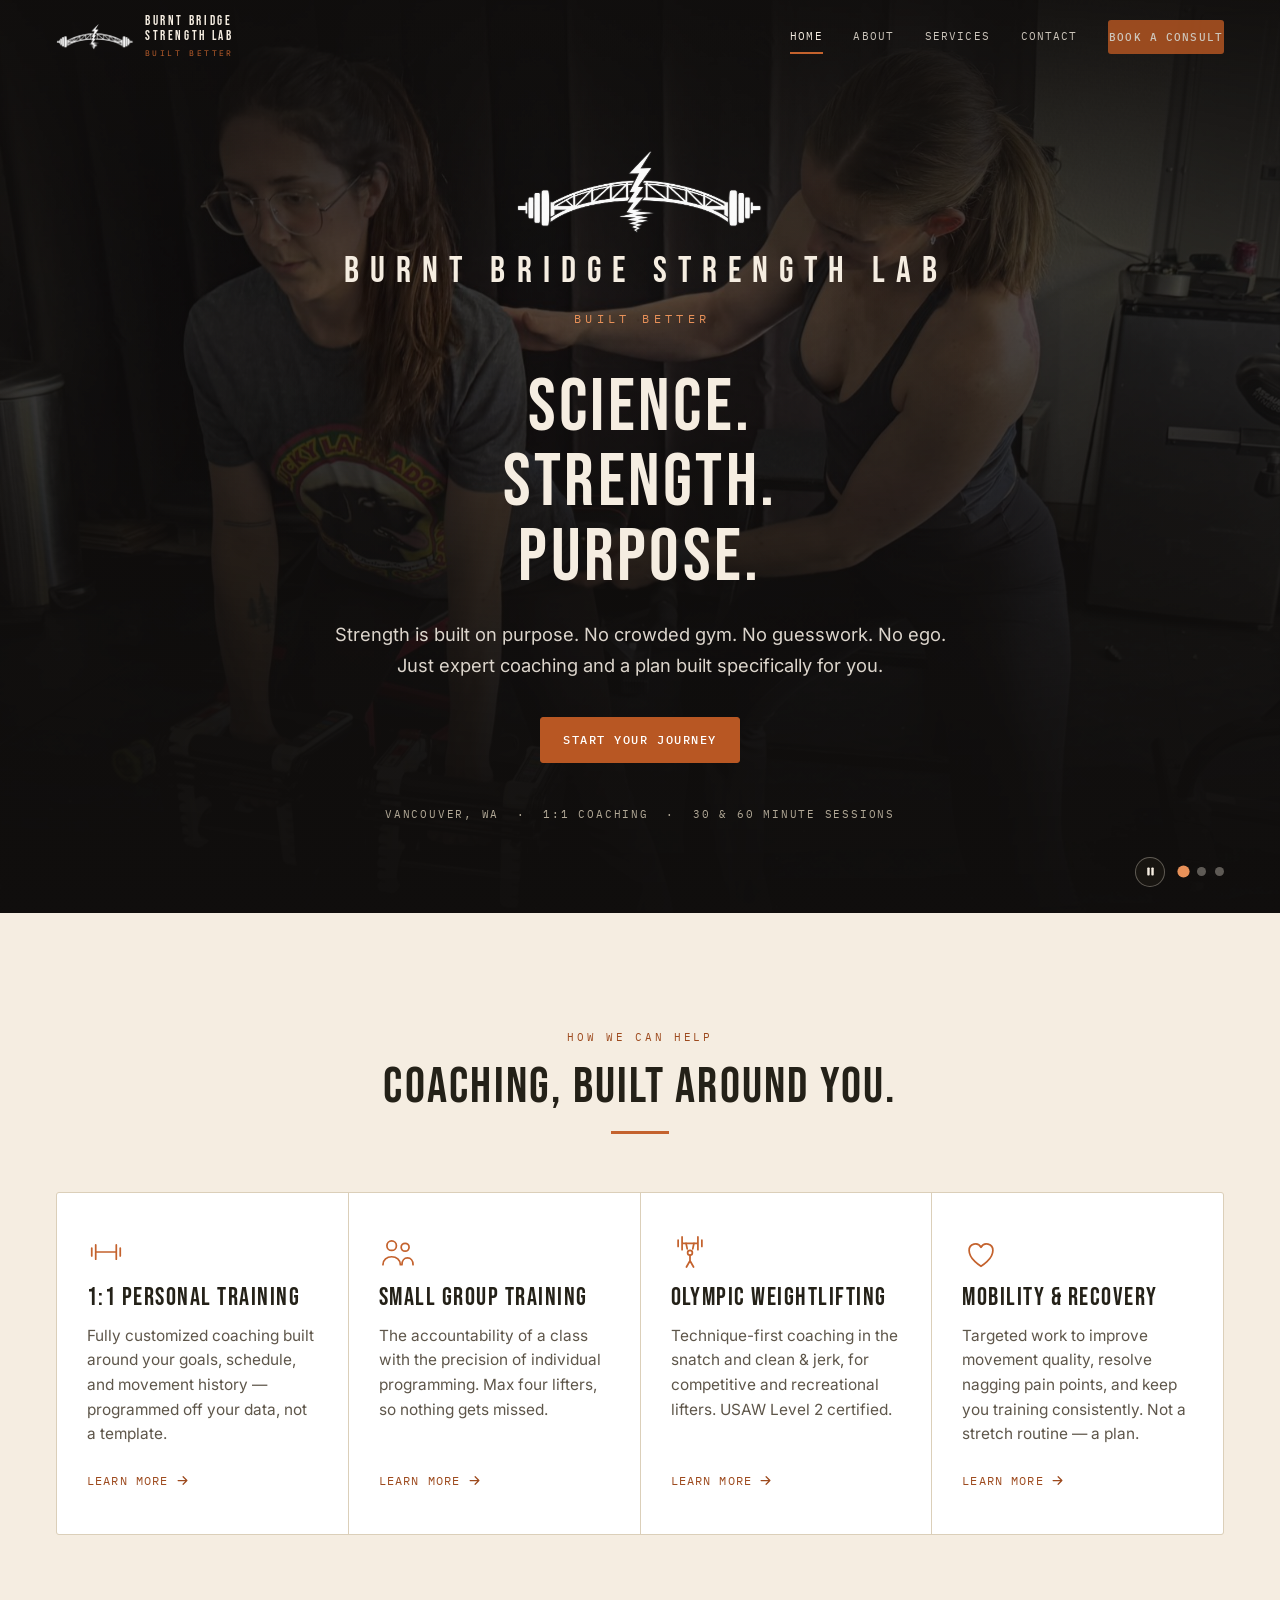
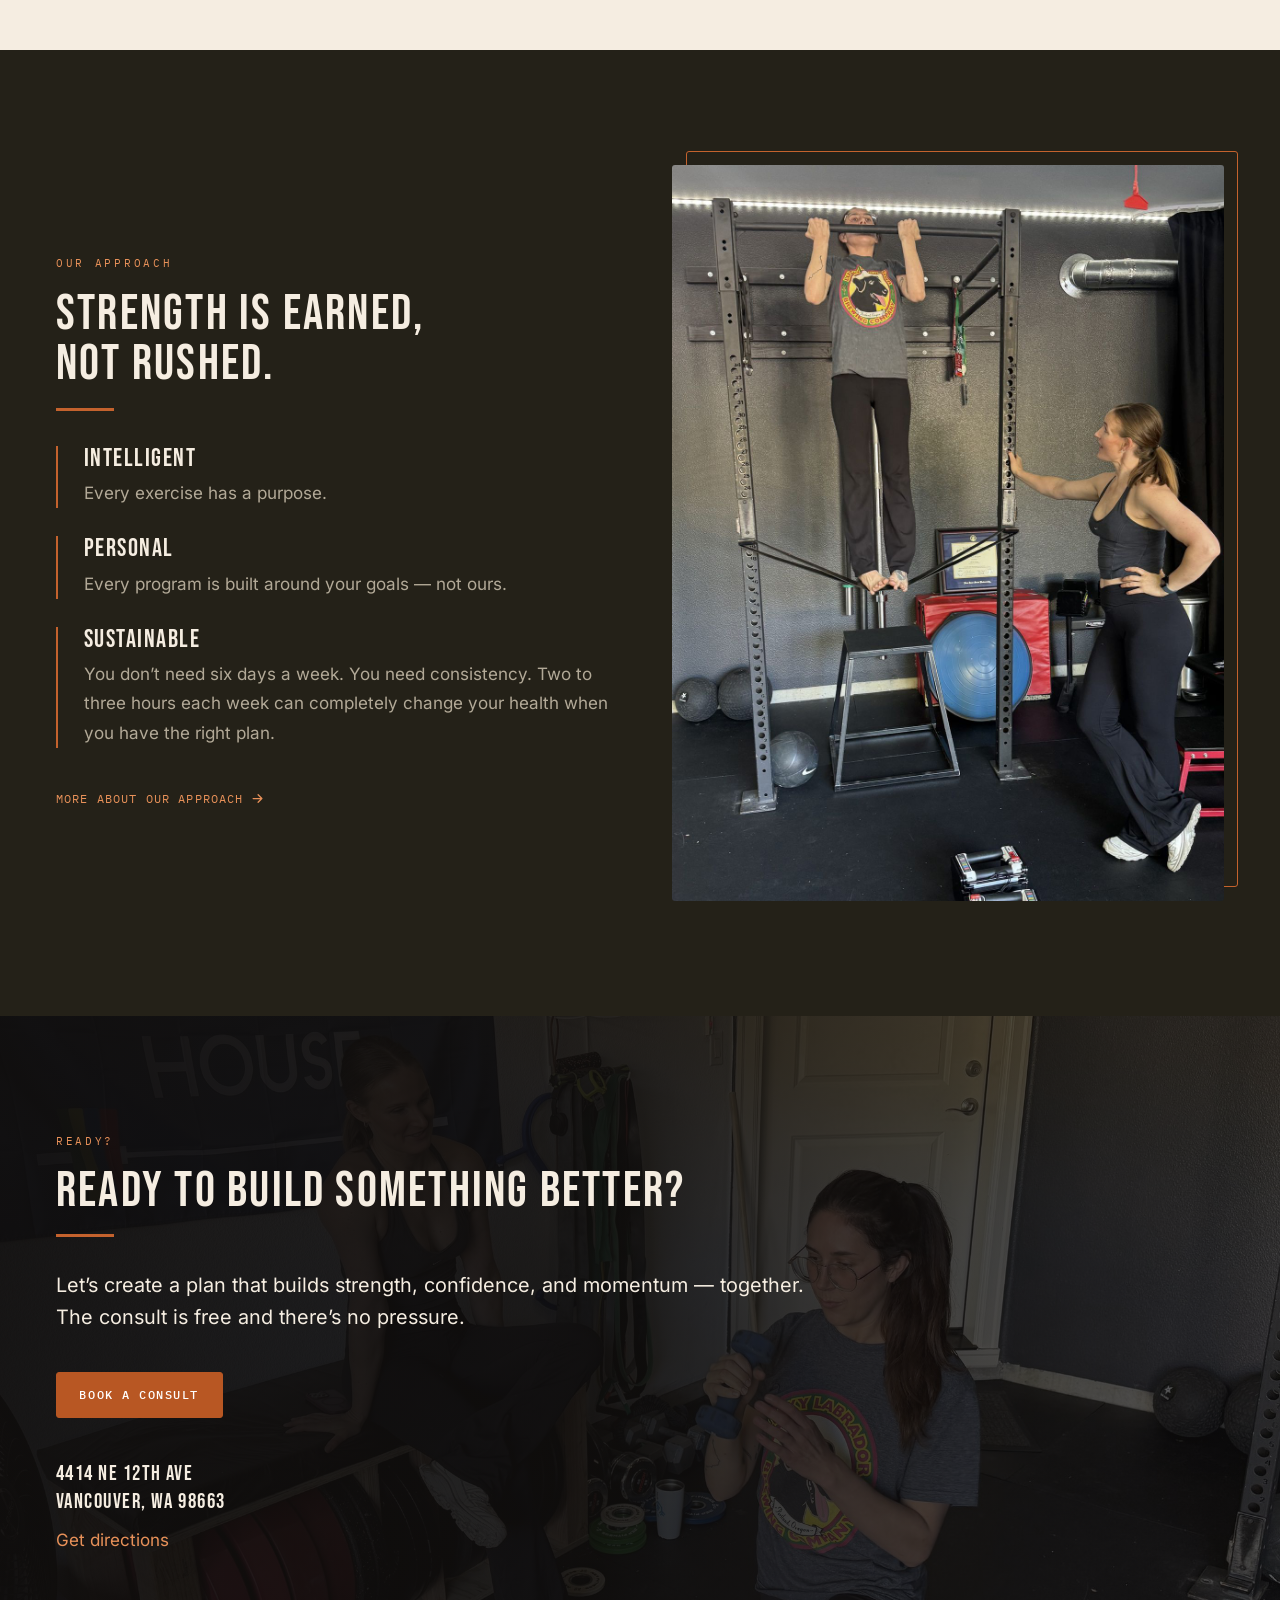
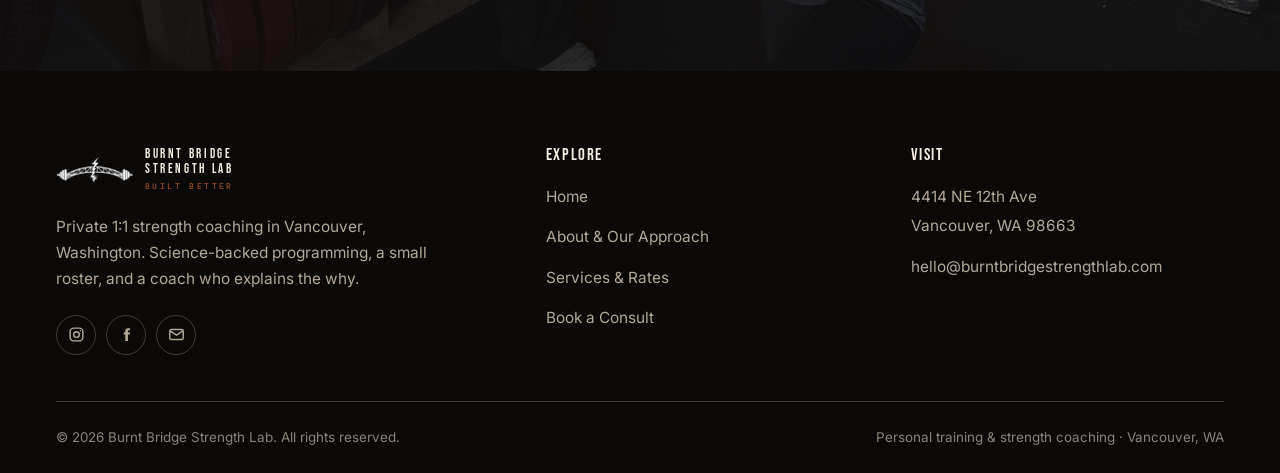
==== commit 9e57ee7c: "v1" ====
--- a/index.html
+++ b/index.html
@@ -4,20 +4,21 @@
 <meta charset="utf-8">
 <meta name="viewport" content="width=device-width, initial-scale=1">
 <title>Burnt Bridge Strength Lab | Personal Training in Vancouver, WA</title>
-<meta name="description" content="Private 1:1 strength training in Vancouver, WA. Science-backed coaching for beginners, busy professionals, and athletes. Book a free consult today.">
+<meta name="description" content="Science. Strength. Purpose. Private 1:1 strength coaching in Vancouver, WA — no crowded gym, no guesswork, just a plan built for you.">
 <link rel="canonical" href="https://burntbridgestrengthlab.com/">
-<meta name="theme-color" content="#100E0D">
-<link rel="icon" href="assets/img/favicon.svg" type="image/svg+xml">
-<link rel="apple-touch-icon" href="assets/img/favicon.svg">
+<meta name="theme-color" content="#242118">
+<link rel="icon" href="assets/img/favicon-64.png" type="image/png" sizes="64x64">
+<link rel="apple-touch-icon" href="assets/img/favicon-180.png">
 
 <meta property="og:type" content="website">
 <meta property="og:title" content="Burnt Bridge Strength Lab | Personal Training in Vancouver, WA">
-<meta property="og:description" content="Private 1:1 strength training in Vancouver, WA. Science-backed coaching for beginners, busy professionals, and athletes.">
-<meta property="og:image" content="assets/img/hero-1200.jpg">
+<meta property="og:description" content="Science. Strength. Purpose. Private 1:1 strength coaching in Vancouver, WA — a plan built specifically for you.">
+<meta property="og:image" content="assets/img/hero-1-1200.jpg">
 <meta property="og:url" content="https://burntbridgestrengthlab.com/">
 <meta name="twitter:card" content="summary_large_image">
 
-<link rel="preload" href="assets/fonts/oswald-latin-500-normal.woff2" as="font" type="font/woff2" crossorigin>
+<link rel="preload" href="assets/fonts/bebas-neue-latin-400-normal.woff2" as="font" type="font/woff2" crossorigin>
+<link rel="preload" href="assets/fonts/ibm-plex-mono-latin-400-normal.woff2" as="font" type="font/woff2" crossorigin>
 <link rel="preload" href="assets/fonts/inter-latin-400-normal.woff2" as="font" type="font/woff2" crossorigin>
 <link rel="stylesheet" href="assets/css/style.css">
 
@@ -30,14 +31,16 @@
   "slogan": "Built Better",
   "description": "Private 1:1 strength training in Vancouver, Washington. Science-backed coaching for beginners, busy professionals, and athletes.",
   "url": "https://burntbridgestrengthlab.com/",
-  "image": "https://burntbridgestrengthlab.com/assets/img/hero-1200.jpg",
+  "image": "https://burntbridgestrengthlab.com/assets/img/hero-1-1200.jpg",
   "priceRange": "$$",
-  "address": { "@type": "PostalAddress", "addressLocality": "Vancouver", "addressRegion": "WA", "addressCountry": "US" },
+  "address": { "@type": "PostalAddress", "streetAddress": "4414 NE 12th Ave", "addressLocality": "Vancouver", "addressRegion": "WA", "postalCode": "98663", "addressCountry": "US" },
   "areaServed": ["Vancouver, WA", "Camas, WA", "Portland, OR"],
   "founder": { "@type": "Person", "name": "Julia", "jobTitle": "Exercise Physiologist & Strength Coach" },
   "makesOffer": [
-    { "@type": "Offer", "name": "1:1 Personal Training — 60 minute session", "price": "100", "priceCurrency": "USD" },
-    { "@type": "Offer", "name": "1:1 Personal Training — 30 minute session", "price": "60", "priceCurrency": "USD" },
+    { "@type": "Offer", "name": "1:1 Personal Training", "priceSpecification": { "@type": "PriceSpecification", "minPrice": "85", "priceCurrency": "USD" } },
+    { "@type": "Offer", "name": "Small Group Training", "priceSpecification": { "@type": "PriceSpecification", "minPrice": "45", "priceCurrency": "USD" } },
+    { "@type": "Offer", "name": "Olympic Weightlifting", "priceSpecification": { "@type": "PriceSpecification", "minPrice": "90", "priceCurrency": "USD" } },
+    { "@type": "Offer", "name": "Mobility & Recovery", "priceSpecification": { "@type": "PriceSpecification", "minPrice": "65", "priceCurrency": "USD" } },
     { "@type": "Offer", "name": "Free 30-minute consult", "price": "0", "priceCurrency": "USD" }
   ]
 }
@@ -51,22 +54,7 @@
 <header class="site-header">
   <div class="wrap site-header__inner">
     <a class="logo" href="index.html" aria-label="Burnt Bridge Strength Lab — home">
-      <svg class="logo__mark" viewBox="0 0 200 70" xmlns="http://www.w3.org/2000/svg" aria-hidden="true" focusable="false">
-        <g fill="none" stroke="currentColor" stroke-width="3.2" stroke-linecap="round" stroke-linejoin="round">
-          <path d="M7 56H193"/>
-          <path d="M30 56Q100 12 170 56"/>
-          <path d="M47.5 46.4V56M65 39.5V56M82.5 35.4V56M117.5 35.4V56M135 39.5V56M152.5 46.4V56"/>
-        </g>
-        <g fill="currentColor">
-          <rect x="2" y="44" width="5.5" height="24" rx="2"/>
-          <rect x="11" y="47" width="5" height="18" rx="2"/>
-          <rect x="19.5" y="50" width="4" height="12" rx="1.6"/>
-          <rect x="192.5" y="44" width="5.5" height="24" rx="2"/>
-          <rect x="184" y="47" width="5" height="18" rx="2"/>
-          <rect x="176.5" y="50" width="4" height="12" rx="1.6"/>
-          <path d="M111 0 87 36h11l-7 32 27-38h-13z"/>
-        </g>
-      </svg>
+      <img class="logo__mark" src="assets/img/logo-320.png" alt="" width="320" height="109" decoding="async">
       <span class="logo__type">
         <span class="logo__name">Burnt Bridge<br>Strength Lab</span>
         <span class="logo__sub">Built Better</span>
@@ -78,7 +66,7 @@
     <nav class="nav" id="primary-nav" aria-label="Primary">
       <a href="index.html" aria-current="page">Home</a>
       <a href="about.html">About</a>
-      <a href="training.html">Training</a>
+      <a href="training.html">Services</a>
       <a href="contact.html">Contact</a>
       <a class="btn header-cta" href="contact.html">Book a Consult</a>
     </nav>
@@ -89,56 +77,117 @@
 
   <!-- ============ HERO ============ -->
   <section class="hero">
-    <div class="hero__media">
-      <img src="assets/img/hero-2000.jpg" alt="" width="2000" height="1125" fetchpriority="high">
+    <!-- Hero slideshow — add or remove <img> tags here and the controls adapt automatically.
+         Each image should be a 16:9 crop; 2000px wide is plenty. -->
+    <div class="hero__media" id="hero-slideshow">
+      <img class="is-active" src="assets/img/hero-1-2000.jpg" srcset="assets/img/hero-1-1200.jpg 1200w, assets/img/hero-1-2000.jpg 2000w" sizes="100vw" alt="Coach Julia cueing a client through a dumbbell hinge at Burnt Bridge Strength Lab" width="2000" height="1125" fetchpriority="high">
+      <picture>
+        <source media="(max-width: 700px)" srcset="assets/img/hero-2-portrait-900.jpg">
+        <img class="hero-slide--pullup" src="assets/img/hero-2-2000.jpg" srcset="assets/img/hero-2-1200.jpg 1200w, assets/img/hero-2-2000.jpg 2000w" sizes="100vw" alt="Coach Julia spotting a client through band-assisted pull-ups" width="2000" height="1125" decoding="async">
+      </picture>
+      <img src="assets/img/hero-3-2000.jpg" srcset="assets/img/hero-3-1200.jpg 1200w, assets/img/hero-3-2000.jpg 2000w" sizes="100vw" alt="Coach Julia coaching a client through mobility work" width="2000" height="1125" decoding="async">
     </div>
     <div class="wrap hero__inner">
       <div class="hero__lockup">
-        <svg class="mark" viewBox="0 0 200 70" xmlns="http://www.w3.org/2000/svg" aria-hidden="true" focusable="false">
-          <g fill="none" stroke="currentColor" stroke-width="3.2" stroke-linecap="round" stroke-linejoin="round">
-            <path d="M7 56H193"/>
-            <path d="M30 56Q100 12 170 56"/>
-            <path d="M47.5 46.4V56M65 39.5V56M82.5 35.4V56M117.5 35.4V56M135 39.5V56M152.5 46.4V56"/>
-          </g>
-          <g fill="currentColor">
-            <rect x="2" y="44" width="5.5" height="24" rx="2"/>
-            <rect x="11" y="47" width="5" height="18" rx="2"/>
-            <rect x="19.5" y="50" width="4" height="12" rx="1.6"/>
-            <rect x="192.5" y="44" width="5.5" height="24" rx="2"/>
-            <rect x="184" y="47" width="5" height="18" rx="2"/>
-            <rect x="176.5" y="50" width="4" height="12" rx="1.6"/>
-            <path d="M111 0 87 36h11l-7 32 27-38h-13z"/>
-          </g>
-        </svg>
+        <img class="mark" src="assets/img/logo-900.png" alt="" width="900" height="307" fetchpriority="high">
         <p class="hero__wordmark">Burnt Bridge Strength Lab</p>
         <p class="hero__tagline">Built Better</p>
       </div>
 
-      <h1>Strength training that actually makes sense.</h1>
-      <p class="hero__sub">Private, personal coaching out of a real gym in Vancouver, WA. No crowds, no guesswork, no wasted sessions.</p>
+      <h1>Science. Strength. Purpose.</h1>
+      <p class="hero__sub">Strength is built on purpose. No crowded gym. No guesswork. No ego. Just expert coaching and a plan built specifically for you.</p>
 
       <div class="btn-row">
-        <a class="btn" href="contact.html">Book a Free Consult</a>
-        <a class="btn btn-ghost" href="training.html">See How It Works</a>
-      </div>
-
-      <p class="hero__meta">Vancouver, WA &nbsp;·&nbsp; 1:1 Coaching &nbsp;·&nbsp; 30 &amp; 60 Minute Sessions</p>
-    </div>
-  </section>
-
-  <!-- ============ THE HOOK ============ -->
+        <a class="btn" href="contact.html">Start Your Journey</a>
+      </div>
+
+      <p class="hero__meta">Vancouver, WA &nbsp;&middot;&nbsp; 1:1 Coaching &nbsp;&middot;&nbsp; 30 &amp; 60 Minute Sessions</p>
+    </div>
+
+    <div class="hero__controls" id="hero-controls" hidden>
+      <button class="hero__pause" type="button" aria-label="Pause background slideshow" aria-pressed="false">
+        <svg viewBox="0 0 16 16" aria-hidden="true" focusable="false"><rect class="i-pause" x="4" y="3" width="3" height="10" rx="1"/><rect class="i-pause" x="9" y="3" width="3" height="10" rx="1"/><path class="i-play" d="M5 3.2 12.5 8 5 12.8Z"/></svg>
+      </button>
+      <div class="hero__dots" role="tablist" aria-label="Choose a background image"></div>
+    </div>
+  </section>
+
+  <!-- ============ OFFERINGS ============ -->
+  <section class="sec on-light">
+    <div class="wrap">
+      <div class="center narrow" style="margin-inline:auto">
+        <p class="eyebrow">How we can help</p>
+        <h2 class="rule center">Coaching, built around you.</h2>
+      </div>
+
+      <div class="offer-grid reveal" style="margin-top:clamp(38px,5vw,58px)">
+        <article class="offer">
+          <svg class="offer__icon" viewBox="0 0 48 48" fill="none" stroke="currentColor" stroke-width="2.2" stroke-linecap="round" stroke-linejoin="round" aria-hidden="true">
+            <path d="M6 19v10M11 15v18M37 15v18M42 19v10M11 24h26"/>
+          </svg>
+          <h3>1:1 Personal Training</h3>
+          <p>Fully customized coaching built around your goals, schedule, and movement history &mdash; programmed off your data, not a template.</p>
+          <span class="offer__foot"><a class="link-arrow" href="training.html#individual">Learn more
+            <svg viewBox="0 0 24 24" fill="none" stroke="currentColor" stroke-width="2" stroke-linecap="round" stroke-linejoin="round" aria-hidden="true"><path d="M5 12h14M13 6l6 6-6 6"/></svg>
+          </a></span>
+        </article>
+        <article class="offer">
+          <svg class="offer__icon" viewBox="0 0 48 48" fill="none" stroke="currentColor" stroke-width="2.2" stroke-linecap="round" stroke-linejoin="round" aria-hidden="true">
+            <circle cx="16" cy="16" r="6"/><circle cx="33" cy="18" r="5"/><path d="M5 40c0-6 5-10 11-10s11 4 11 10M29 40c0-5 3-8.5 7-8.5S43 35 43 40"/>
+          </svg>
+          <h3>Small Group Training</h3>
+          <p>The accountability of a class with the precision of individual programming. Max four lifters, so nothing gets missed.</p>
+          <span class="offer__foot"><a class="link-arrow" href="training.html#small-group">Learn more
+            <svg viewBox="0 0 24 24" fill="none" stroke="currentColor" stroke-width="2" stroke-linecap="round" stroke-linejoin="round" aria-hidden="true"><path d="M5 12h14M13 6l6 6-6 6"/></svg>
+          </a></span>
+        </article>
+        <article class="offer">
+          <svg class="offer__icon" viewBox="0 0 48 48" fill="none" stroke="currentColor" stroke-width="2.2" stroke-linecap="round" stroke-linejoin="round" aria-hidden="true">
+            <path d="M9 9v8M14 5v16M34 5v16M39 9v8M14 13h20"/><path d="M19 13l1.5 7M29 13l-1.5 7"/><circle cx="24" cy="25" r="3"/><path d="M24 28v7M24 35l-4.5 8M24 35l4.5 8"/>
+          </svg>
+          <h3>Olympic Weightlifting</h3>
+          <p>Technique-first coaching in the snatch and clean &amp; jerk, for competitive and recreational lifters. USAW Level 2 certified.</p>
+          <span class="offer__foot"><a class="link-arrow" href="training.html#olympic">Learn more
+            <svg viewBox="0 0 24 24" fill="none" stroke="currentColor" stroke-width="2" stroke-linecap="round" stroke-linejoin="round" aria-hidden="true"><path d="M5 12h14M13 6l6 6-6 6"/></svg>
+          </a></span>
+        </article>
+        <article class="offer">
+          <svg class="offer__icon" viewBox="0 0 48 48" fill="none" stroke="currentColor" stroke-width="2.2" stroke-linecap="round" stroke-linejoin="round" aria-hidden="true">
+            <path d="M24 42s-15-8.7-15-20a8 8 0 0 1 15-4 8 8 0 0 1 15 4c0 11.3-15 20-15 20Z"/>
+          </svg>
+          <h3>Mobility &amp; Recovery</h3>
+          <p>Targeted work to improve movement quality, resolve nagging pain points, and keep you training consistently. Not a stretch routine &mdash; a plan.</p>
+          <span class="offer__foot"><a class="link-arrow" href="training.html#mobility">Learn more
+            <svg viewBox="0 0 24 24" fill="none" stroke="currentColor" stroke-width="2" stroke-linecap="round" stroke-linejoin="round" aria-hidden="true"><path d="M5 12h14M13 6l6 6-6 6"/></svg>
+          </a></span>
+        </article>
+      </div>
+    </div>
+  </section>
+
+  <!-- ============ OUR APPROACH (teaser) ============ -->
   <section class="sec dark">
     <div class="wrap grid-2">
       <div class="reveal">
-        <p class="eyebrow">Ten years of coaching</p>
-        <h2 class="rule">Most people don’t struggle with motivation.</h2>
-        <div style="margin-top:2rem">
-          <p class="lede">They struggle with not knowing what to do, not trusting the process, and not having someone in their corner who actually knows their stuff.</p>
-          <p class="muted">That’s what Burnt Bridge Strength Lab is for. The client roster stays intentionally small so that every program is built around you — your body, your schedule, your goals. Not a template. Not a vibe. An actual plan.</p>
-          <p style="margin-top:1.8rem"><a class="link-arrow" href="about.html">Meet Coach Julia
-            <svg viewBox="0 0 24 24" fill="none" stroke="currentColor" stroke-width="2" stroke-linecap="round" stroke-linejoin="round" aria-hidden="true"><path d="M5 12h14M13 6l6 6-6 6"/></svg>
-          </a></p>
-        </div>
+        <p class="eyebrow">Our approach</p>
+        <h2 class="rule">Strength is earned, not rushed.</h2>
+        <ul class="approach-list" style="margin-top:2.2rem">
+          <li>
+            <h3>Intelligent</h3>
+            <p>Every exercise has a purpose.</p>
+          </li>
+          <li>
+            <h3>Personal</h3>
+            <p>Every program is built around your goals &mdash; not ours.</p>
+          </li>
+          <li>
+            <h3>Sustainable</h3>
+            <p>You don&rsquo;t need six days a week. You need consistency. Two to three hours each week can completely change your health when you have the right plan.</p>
+          </li>
+        </ul>
+        <p style="margin-top:2.2rem"><a class="link-arrow" href="about.html">More about our approach
+          <svg viewBox="0 0 24 24" fill="none" stroke="currentColor" stroke-width="2" stroke-linecap="round" stroke-linejoin="round" aria-hidden="true"><path d="M5 12h14M13 6l6 6-6 6"/></svg>
+        </a></p>
       </div>
       <div class="figure figure--framed figure--tall reveal">
         <img src="assets/img/pullup-1600.jpg" alt="Coach Julia spotting a client through band-assisted pull-ups at Burnt Bridge Strength Lab" width="1200" height="1600" loading="lazy">
@@ -146,143 +195,23 @@
     </div>
   </section>
 
-  <!-- ============ WHAT STRENGTH TRAINING DOES ============ -->
-  <section class="sec on-light">
-    <div class="wrap">
-      <div class="center narrow" style="margin-inline:auto" >
-        <p class="eyebrow">What strength training actually does</p>
-        <h2 class="rule center">The research on this is not subtle.</h2>
-        <p class="lede muted" style="margin-top:1.8rem">Strength training is genuinely one of the best things you can do for your body — and most people never get coached well enough to actually experience the benefits.</p>
-      </div>
-
-      <div class="cards reveal" style="margin-top:clamp(38px,5vw,60px)">
-        <article class="card">
-          <svg class="card__icon" viewBox="0 0 48 48" fill="none" stroke="currentColor" stroke-width="2.2" stroke-linecap="round" stroke-linejoin="round" aria-hidden="true">
-            <path d="M6 19v10M11 15v18M37 15v18M42 19v10M11 24h26"/>
-          </svg>
-          <h3>Builds Muscle</h3>
-          <p>Progressive strength work adds and maintains the muscle that keeps you capable — at every age.</p>
-        </article>
-        <article class="card">
-          <svg class="card__icon" viewBox="0 0 48 48" fill="none" stroke="currentColor" stroke-width="2.2" stroke-linecap="round" stroke-linejoin="round" aria-hidden="true">
-            <path d="M14 12a5 5 0 1 0-4 8v8a5 5 0 1 0 4 8 5 5 0 1 0 8-4h4a5 5 0 1 0 8 4 5 5 0 1 0 4-8v-8a5 5 0 1 0-4-8 5 5 0 1 0-8 4h-4a5 5 0 1 0-8-4Z"/>
-          </svg>
-          <h3>Bone Density</h3>
-          <p>Loading your skeleton on purpose is one of the few things proven to build and protect bone.</p>
-        </article>
-        <article class="card">
-          <svg class="card__icon" viewBox="0 0 48 48" fill="none" stroke="currentColor" stroke-width="2.2" stroke-linecap="round" stroke-linejoin="round" aria-hidden="true">
-            <path d="M4 26h9l4-10 6 20 5-14 3 4h13"/>
-          </svg>
-          <h3>Metabolic Health</h3>
-          <p>Consistent training and more lean tissue keep your metabolism working the way it should.</p>
-        </article>
-        <article class="card">
-          <svg class="card__icon" viewBox="0 0 48 48" fill="none" stroke="currentColor" stroke-width="2.2" stroke-linecap="round" stroke-linejoin="round" aria-hidden="true">
-            <path d="M24 5 8 11v12c0 10 7 17 16 20 9-3 16-10 16-20V11L24 5Z"/><path d="M18 24l4.5 4.5L31 20"/>
-          </svg>
-          <h3>Everyday Life</h3>
-          <p>Groceries, keeping up with your kids, a full day at a desk without your back screaming at you.</p>
-        </article>
-      </div>
-    </div>
-  </section>
-
-  <!-- ============ WHO THIS IS FOR ============ -->
-  <section class="sec dark-2">
-    <div class="wrap">
-      <div class="narrow">
-        <p class="eyebrow">Who this is for</p>
-        <h2 class="rule">Let’s be honest about fit.</h2>
-      </div>
-
-      <div class="fit-cols reveal" style="margin-top:clamp(36px,4.6vw,56px)">
-        <div class="fit-panel fit-panel--yes">
-          <h3>This might be a good fit if:</h3>
-          <ul class="check-list">
-            <li>You’ve never touched a barbell and have no idea where to start</li>
-            <li>You used to train consistently and life got in the way — you’re ready to get back into it</li>
-            <li>You’re a busy professional who can’t spend an hour in a gym every day but wants to make the time you do have count</li>
-            <li>You’ve been training on your own but feel like you’re spinning your wheels</li>
-            <li>You’re an athlete who wants smarter programming</li>
-            <li>You want a coach who can explain the <em>why</em> behind everything you’re doing</li>
-            <li>You do your own cardio and just need someone to handle the strength side properly</li>
-          </ul>
-        </div>
-        <div class="fit-panel">
-          <h3>This is probably not for you if:</h3>
-          <ul class="x-list">
-            <li>You’re looking for a drop-in class or a crowded gym environment</li>
-            <li>You want someone to just count reps and play hype music</li>
-            <li>You’re not ready to commit to showing up consistently</li>
-          </ul>
-        </div>
-      </div>
-    </div>
-  </section>
-
-  <!-- ============ ON TIME ============ -->
+  <!-- ============ FINAL CTA ============ -->
   <section class="band sec">
     <div class="band__media">
       <img src="assets/img/band-2000.jpg" alt="" width="2000" height="1250" loading="lazy">
     </div>
     <div class="wrap">
       <div class="narrow reveal">
-        <p class="eyebrow">On time</p>
-        <h2 class="rule">“I just don’t have time.”</h2>
-        <div style="margin-top:2rem">
-          <p class="lede">Understood. Life is full. That’s actually why having a coach matters <em>more</em> when you’re busy, not less.</p>
-          <p class="muted">When your time is limited, you can’t afford to waste a single session on programming that isn’t working. Every workout at Burnt Bridge Strength Lab has a purpose, and nothing is in there just to make you tired.</p>
-          <p class="muted">For clients who are truly strapped for time, 30-minute sessions are available. Thirty focused, well-programmed minutes with a coach who knows your body is worth more than an hour of wandering around a gym wondering what to do next.</p>
+        <p class="eyebrow">Ready?</p>
+        <h2 class="rule">Ready to build something better?</h2>
+        <p class="lede" style="margin-top:2rem">Let&rsquo;s create a plan that builds strength, confidence, and momentum &mdash; together. The consult is free and there&rsquo;s no pressure.</p>
+        <div class="btn-row" style="margin-top:2.4rem">
+          <a class="btn" href="contact.html">Book a Consult</a>
         </div>
-
-        <div class="stat-row" style="margin-top:2.6rem">
-          <div class="stat"><b>30</b><span>Minute option</span></div>
-          <div class="stat"><b>2–3×</b><span>Days per week</span></div>
-          <div class="stat"><b>1:1</b><span>Always private</span></div>
-          <div class="stat"><b>10 yrs</b><span>Coaching experience</span></div>
+        <div class="address-block" style="margin-top:2.6rem">
+          <span class="street">4414 NE 12th Ave<br>Vancouver, WA 98663</span>
+          <span><a href="https://www.google.com/maps/search/?api=1&amp;query=4414+NE+12th+Ave+Vancouver+WA+98663" target="_blank" rel="noopener">Get directions</a></span>
         </div>
-      </div>
-    </div>
-  </section>
-
-  <!-- ============ MEET COACH JULIA ============ -->
-  <section class="sec on-light">
-    <div class="wrap grid-2 media-last">
-      <div class="figure figure--framed figure--wide reveal">
-        <img src="assets/img/mobility-1600.jpg" alt="Coach Julia coaching a client through mobility work in the Burnt Bridge Strength Lab garage gym" width="1600" height="1200" loading="lazy">
-      </div>
-      <div class="reveal">
-        <p class="eyebrow">Your coach</p>
-        <h2 class="rule">Hi, I’m Coach Julia.</h2>
-        <div style="margin-top:2rem">
-          <p class="lede">I’m an exercise physiologist, a competitive weightlifter, and a strength coach based in Vancouver, Washington.</p>
-          <p class="muted">I built Burnt Bridge Strength Lab out of my garage because I wanted to coach people the right way. Small roster. Real relationships. Programs built around the person standing in front of me, not copied from a spreadsheet.</p>
-        </div>
-        <ul class="creds" style="margin-top:1.8rem">
-          <li>MS, Exercise Physiology</li>
-          <li>CSCS</li>
-          <li>USAW Level 2</li>
-          <li>Mobility Certified</li>
-          <li>Precision Nutrition</li>
-        </ul>
-        <p style="margin-top:1.8rem"><a class="link-arrow" href="about.html">Read the full story
-          <svg viewBox="0 0 24 24" fill="none" stroke="currentColor" stroke-width="2" stroke-linecap="round" stroke-linejoin="round" aria-hidden="true"><path d="M5 12h14M13 6l6 6-6 6"/></svg>
-        </a></p>
-      </div>
-    </div>
-  </section>
-
-  <!-- ============ FINAL CTA ============ -->
-  <section class="sec dark cta-final">
-    <div class="wrap reveal">
-      <p class="eyebrow">Ready?</p>
-      <h2>Spots are limited by design.</h2>
-      <p class="lede muted" style="margin-top:1.6rem">Training happens two or three days a week, full body, out of a private garage gym in Vancouver. The roster stays small on purpose.</p>
-      <p class="muted">If you’re curious, let’s talk. The consult is free and there’s no pressure.</p>
-      <div class="btn-row" style="justify-content:center;margin-top:2.4rem">
-        <a class="btn" href="contact.html">Book Your Free Consult</a>
-        <a class="btn btn-ghost" href="training.html">View Pricing</a>
       </div>
     </div>
   </section>
@@ -295,17 +224,7 @@
     <div class="footer-grid">
       <div>
         <a class="logo" href="index.html" aria-label="Burnt Bridge Strength Lab — home">
-          <svg class="logo__mark" viewBox="0 0 200 70" xmlns="http://www.w3.org/2000/svg" aria-hidden="true" focusable="false">
-            <g fill="none" stroke="currentColor" stroke-width="3.2" stroke-linecap="round" stroke-linejoin="round">
-              <path d="M7 56H193"/><path d="M30 56Q100 12 170 56"/>
-              <path d="M47.5 46.4V56M65 39.5V56M82.5 35.4V56M117.5 35.4V56M135 39.5V56M152.5 46.4V56"/>
-            </g>
-            <g fill="currentColor">
-              <rect x="2" y="44" width="5.5" height="24" rx="2"/><rect x="11" y="47" width="5" height="18" rx="2"/><rect x="19.5" y="50" width="4" height="12" rx="1.6"/>
-              <rect x="192.5" y="44" width="5.5" height="24" rx="2"/><rect x="184" y="47" width="5" height="18" rx="2"/><rect x="176.5" y="50" width="4" height="12" rx="1.6"/>
-              <path d="M111 0 87 36h11l-7 32 27-38h-13z"/>
-            </g>
-          </svg>
+          <img class="logo__mark" src="assets/img/logo-320.png" alt="" width="320" height="109" decoding="async">
           <span class="logo__type">
             <span class="logo__name">Burnt Bridge<br>Strength Lab</span>
             <span class="logo__sub">Built Better</span>
@@ -329,8 +248,8 @@
         <h4>Explore</h4>
         <ul class="footer-links">
           <li><a href="index.html">Home</a></li>
-          <li><a href="about.html">About Coach Julia</a></li>
-          <li><a href="training.html">Training &amp; Pricing</a></li>
+          <li><a href="about.html">About &amp; Our Approach</a></li>
+          <li><a href="training.html">Services &amp; Rates</a></li>
           <li><a href="contact.html">Book a Consult</a></li>
         </ul>
       </nav>
@@ -338,8 +257,7 @@
       <div>
         <h4>Visit</h4>
         <ul class="footer-links">
-          <li><span style="color:var(--on-dark-muted)">Vancouver, Washington</span></li>
-          <li><span style="color:var(--on-dark-muted)">Private garage gym — address shared after your consult</span></li>
+          <li><a href="https://www.google.com/maps/search/?api=1&amp;query=4414+NE+12th+Ave+Vancouver+WA+98663" target="_blank" rel="noopener">4414 NE 12th Ave<br>Vancouver, WA 98663</a></li>
           <li><a href="mailto:hello@burntbridgestrengthlab.com">hello@burntbridgestrengthlab.com</a></li>
         </ul>
       </div>
--- a/assets/css/style.css
+++ b/assets/css/style.css
@@ -4,35 +4,27 @@
 
 /* --- Fonts (self-hosted, no external requests) ---------------------------- */
 @font-face {
-  font-family: "Oswald";
-  font-style: normal;
-  font-weight: 300;
-  font-display: swap;
-  src: url("../fonts/oswald-latin-300-normal.woff2") format("woff2");
-  unicode-range: U+0000-00FF, U+0131, U+0152-0153, U+02BB-02BC, U+02C6, U+02DA, U+02DC, U+2000-206F, U+2074, U+20AC, U+2122, U+2191, U+2193, U+2212, U+2215, U+FEFF, U+FFFD;
-}
-@font-face {
-  font-family: "Oswald";
+  font-family: "Bebas Neue";
   font-style: normal;
   font-weight: 400;
   font-display: swap;
-  src: url("../fonts/oswald-latin-400-normal.woff2") format("woff2");
+  src: url("../fonts/bebas-neue-latin-400-normal.woff2") format("woff2");
   unicode-range: U+0000-00FF, U+0131, U+0152-0153, U+02BB-02BC, U+02C6, U+02DA, U+02DC, U+2000-206F, U+2074, U+20AC, U+2122, U+2191, U+2193, U+2212, U+2215, U+FEFF, U+FFFD;
 }
 @font-face {
-  font-family: "Oswald";
+  font-family: "IBM Plex Mono";
+  font-style: normal;
+  font-weight: 400;
+  font-display: swap;
+  src: url("../fonts/ibm-plex-mono-latin-400-normal.woff2") format("woff2");
+  unicode-range: U+0000-00FF, U+0131, U+0152-0153, U+02BB-02BC, U+02C6, U+02DA, U+02DC, U+2000-206F, U+2074, U+20AC, U+2122, U+2191, U+2193, U+2212, U+2215, U+FEFF, U+FFFD;
+}
+@font-face {
+  font-family: "IBM Plex Mono";
   font-style: normal;
   font-weight: 500;
   font-display: swap;
-  src: url("../fonts/oswald-latin-500-normal.woff2") format("woff2");
-  unicode-range: U+0000-00FF, U+0131, U+0152-0153, U+02BB-02BC, U+02C6, U+02DA, U+02DC, U+2000-206F, U+2074, U+20AC, U+2122, U+2191, U+2193, U+2212, U+2215, U+FEFF, U+FFFD;
-}
-@font-face {
-  font-family: "Oswald";
-  font-style: normal;
-  font-weight: 600;
-  font-display: swap;
-  src: url("../fonts/oswald-latin-600-normal.woff2") format("woff2");
+  src: url("../fonts/ibm-plex-mono-latin-500-normal.woff2") format("woff2");
   unicode-range: U+0000-00FF, U+0131, U+0152-0153, U+02BB-02BC, U+02C6, U+02DA, U+02DC, U+2000-206F, U+2074, U+20AC, U+2122, U+2191, U+2193, U+2212, U+2215, U+FEFF, U+FFFD;
 }
 @font-face {
@@ -62,25 +54,33 @@
 
 /* --- Tokens --------------------------------------------------------------- */
 :root {
-  --ink:        #100E0D;
-  --ink-2:      #1A1716;
-  --ink-3:      #241F1D;
-  --ink-line:   #363030;
-
-  --bone:       #F4F1EC;
-  --bone-2:     #E9E4DB;
-  --bone-line:  #D8D1C5;
-
-  --rust:       #C25B2C;
-  --rust-2:     #A84A21;
-  --rust-soft:  #E5834F;
-
-  --on-dark:        #F4F1EC;
-  --on-dark-muted:  #ABA29A;
-  --on-light:       #17130F;
-  --on-light-muted: #5B534B;
-
-  --head: "Oswald", "Haettenschweiler", "Arial Narrow", system-ui, sans-serif;
+  /* Brand palette — per BBSL Website Design Brief */
+  --ink:        #242118;   /* Near-Black  */
+  --ink-2:      #2C2820;
+  --ink-3:      #353026;
+  --ink-line:   #423C31;
+
+  --forest:      #2E4034;  /* Forest Green */
+  --forest-2:    #364B3C;
+  --forest-line: #47594C;
+
+  --bone:       #F5EDE1;   /* Cream */
+  --bone-2:     #EAE0CF;
+  --bone-line:  #DBCFB9;
+
+  --rust:       #C4622D;   /* Terracotta — brand accent: rules, icons, borders */
+  --rust-btn:   #B85723;   /* CTA fill — passes AA with white text */
+  --rust-2:     #96431A;   /* CTA hover / accent text on light panels */
+  --rust-ink:   #9D4A1E;   /* small terracotta text on light backgrounds */
+  --rust-soft:  #E89159;   /* terracotta text on dark + forest backgrounds */
+
+  --on-dark:        #F5EDE1;
+  --on-dark-muted:  #B2A997;
+  --on-light:       #242118;
+  --on-light-muted: #5E564A;
+
+  --head: "Bebas Neue", "Haettenschweiler", "Arial Narrow", system-ui, sans-serif;
+  --mono: "IBM Plex Mono", ui-monospace, SFMono-Regular, Menlo, Consolas, monospace;
   --body: "Inter", system-ui, -apple-system, "Segoe UI", Roboto, sans-serif;
 
   --wrap: 1180px;
@@ -116,30 +116,32 @@
 /* --- Typography ----------------------------------------------------------- */
 h1, h2, h3, h4 {
   font-family: var(--head);
-  font-weight: 500;
-  text-transform: uppercase;
-  letter-spacing: .055em;
-  line-height: 1.08;
+  font-weight: 400;
+  text-transform: uppercase;
+  letter-spacing: .045em;
+  line-height: 1.02;
   margin: 0;
   text-wrap: balance;
 }
-h1 { font-size: clamp(2.1rem, 5.4vw, 3.9rem); }
-h2 { font-size: clamp(1.7rem, 3.5vw, 2.6rem); }
-h3 { font-size: clamp(1.1rem, 1.9vw, 1.35rem); letter-spacing: .09em; }
-h4 { font-size: .95rem; letter-spacing: .12em; }
+h1 { font-size: clamp(2.5rem, 6.4vw, 4.6rem); }
+h2 { font-size: clamp(2rem, 4.2vw, 3.1rem); }
+h3 { font-size: clamp(1.25rem, 2.1vw, 1.55rem); letter-spacing: .06em; }
+h4 { font-size: 1.05rem; letter-spacing: .09em; }
 p  { margin: 0 0 1.15em; }
 p:last-child { margin-bottom: 0; }
 strong { font-weight: 600; }
 
 .eyebrow {
-  font-family: var(--head);
-  font-size: .78rem;
+  font-family: var(--mono);
+  font-size: .7rem;
   font-weight: 400;
-  letter-spacing: .3em;
-  text-transform: uppercase;
-  color: var(--rust);
+  letter-spacing: .24em;
+  text-transform: uppercase;
+  color: var(--rust-ink);
   margin: 0 0 .95rem;
 }
+.dark .eyebrow, .dark-2 .eyebrow, .band .eyebrow,
+.hero .eyebrow, .page-hero .eyebrow, .site-footer .eyebrow { color: var(--rust-soft); }
 .lede { font-size: clamp(1.06rem, 1.7vw, 1.24rem); line-height: 1.62; }
 .muted { color: var(--on-light-muted); }
 .on-dark .muted,
@@ -180,7 +182,7 @@
 
 /* --- Buttons -------------------------------------------------------------- */
 .btn {
-  --btn-bg: var(--rust);
+  --btn-bg: var(--rust-btn);
   --btn-fg: #fff;
   display: inline-flex;
   align-items: center;
@@ -189,10 +191,10 @@
   padding: 1.02em 1.9em;
   background: var(--btn-bg);
   color: var(--btn-fg);
-  font-family: var(--head);
-  font-size: .84rem;
+  font-family: var(--mono);
+  font-size: .74rem;
   font-weight: 500;
-  letter-spacing: .18em;
+  letter-spacing: .13em;
   text-transform: uppercase;
   text-decoration: none;
   border: 1px solid var(--btn-bg);
@@ -204,10 +206,10 @@
 .btn:hover { background: var(--rust-2); border-color: var(--rust-2); transform: translateY(-2px); }
 .btn:active { transform: translateY(0); }
 
-.btn-ghost { --btn-bg: transparent; --btn-fg: var(--on-dark); border-color: rgba(244,241,236,.38); }
-.btn-ghost:hover { background: rgba(244,241,236,.08); border-color: var(--on-dark); transform: translateY(-2px); }
-.on-light .btn-ghost, .btn-ghost.dark-text { --btn-fg: var(--on-light); border-color: rgba(23,19,15,.28); }
-.on-light .btn-ghost:hover, .btn-ghost.dark-text:hover { background: rgba(23,19,15,.06); border-color: var(--on-light); }
+.btn-ghost { --btn-bg: transparent; --btn-fg: var(--on-dark); border-color: rgba(245,237,225,.4); }
+.btn-ghost:hover { background: rgba(245,237,225,.09); border-color: var(--on-dark); transform: translateY(-2px); }
+.on-light .btn-ghost, .btn-ghost.dark-text { --btn-fg: var(--on-light); border-color: rgba(36,33,24,.3); }
+.on-light .btn-ghost:hover, .btn-ghost.dark-text:hover { background: rgba(36,33,24,.06); border-color: var(--on-light); }
 
 .btn-row { display: flex; flex-wrap: wrap; gap: 14px; align-items: center; }
 
@@ -215,22 +217,23 @@
   display: inline-flex;
   align-items: center;
   gap: .55em;
-  font-family: var(--head);
-  font-size: .8rem;
-  letter-spacing: .16em;
+  font-family: var(--mono);
+  font-size: .72rem;
+  letter-spacing: .1em;
   text-transform: uppercase;
   text-decoration: none;
-  color: var(--rust);
+  color: var(--rust-ink);
   border-bottom: 1px solid transparent;
   padding-bottom: 2px;
   transition: gap .25s var(--ease), border-color .25s var(--ease);
 }
-.link-arrow:hover { gap: .95em; border-bottom-color: var(--rust); }
+.link-arrow:hover { gap: .95em; border-bottom-color: currentColor; }
+.dark .link-arrow, .dark-2 .link-arrow, .band .link-arrow, .forest .link-arrow { color: var(--rust-soft); }
 .link-arrow svg { width: 15px; height: 15px; }
 
 /* --- Logo ----------------------------------------------------------------- */
-.logo { display: flex; align-items: center; gap: 13px; text-decoration: none; color: inherit; }
-.logo__mark { width: 46px; flex: none; color: currentColor; }
+.logo { display: flex; align-items: center; gap: 11px; text-decoration: none; color: inherit; }
+.logo__mark { width: 78px; height: auto; flex: none; }
 .logo__type { display: grid; gap: 3px; }
 .logo__name {
   font-family: var(--head);
@@ -240,10 +243,10 @@
   text-transform: uppercase;
 }
 .logo__sub {
-  font-family: var(--head);
-  font-size: .55rem;
-  font-weight: 300;
-  letter-spacing: .38em;
+  font-family: var(--mono);
+  font-size: .5rem;
+  font-weight: 400;
+  letter-spacing: .3em;
   color: var(--rust);
   text-transform: uppercase;
 }
@@ -274,9 +277,9 @@
 }
 .nav { display: flex; align-items: center; gap: clamp(18px, 2.4vw, 34px); }
 .nav a {
-  font-family: var(--head);
-  font-size: .78rem;
-  letter-spacing: .17em;
+  font-family: var(--mono);
+  font-size: .705rem;
+  letter-spacing: .1em;
   text-transform: uppercase;
   text-decoration: none;
   color: var(--on-dark);
@@ -287,7 +290,7 @@
 }
 .nav a:hover { opacity: 1; }
 .nav a[aria-current="page"] { opacity: 1; border-bottom-color: var(--rust); }
-.header-cta { padding: .78em 1.35em; font-size: .74rem; }
+.header-cta { padding: .8em 1.3em; font-size: .67rem; }
 
 .nav-toggle {
   display: none;
@@ -350,8 +353,74 @@
   isolation: isolate;
   overflow: hidden;
 }
-.hero__media { position: absolute; inset: 0; z-index: -2; }
-.hero__media img { width: 100%; height: 100%; object-fit: cover; object-position: 50% 42%; }
+.hero__media { position: absolute; inset: 0; z-index: -2; overflow: hidden; background: var(--ink); }
+.hero__media picture { position: absolute; inset: 0; display: block; }
+.hero__media img {
+  position: absolute;
+  inset: 0;
+  width: 100%;
+  height: 100%;
+  object-fit: cover;
+  object-position: 50% 42%;
+  opacity: 0;
+  transform: scale(1.07);
+  transition: opacity 1.5s var(--ease), transform 8.5s linear;
+  will-change: opacity, transform;
+}
+.hero__media img.is-active { opacity: 1; transform: scale(1); }
+/* This shot is vertical action — frame it on the bar, and tighter still on phones. */
+.hero__media .hero-slide--pullup { object-position: 40% 38%; }
+@media (max-width: 700px) { .hero__media .hero-slide--pullup { object-position: 50% 30%; } }
+/* One image only (or no JS): show it, no motion */
+.hero__media img:only-child { opacity: 1; transform: none; }
+
+/* --- Hero slideshow controls --- */
+.hero__controls {
+  position: absolute;
+  right: var(--gutter);
+  bottom: 26px;
+  z-index: 3;
+  display: flex;
+  align-items: center;
+  gap: 14px;
+}
+.hero__pause {
+  width: 30px; height: 30px;
+  display: grid;
+  place-items: center;
+  padding: 0;
+  background: rgba(36,33,24,.45);
+  border: 1px solid rgba(245,237,225,.32);
+  border-radius: 50%;
+  color: var(--on-dark);
+  cursor: pointer;
+  transition: background .25s var(--ease), border-color .25s var(--ease);
+}
+.hero__pause:hover { background: rgba(36,33,24,.75); border-color: var(--on-dark); }
+.hero__pause svg { width: 13px; height: 13px; fill: currentColor; }
+.hero__pause .i-play { display: none; }
+.hero__pause[aria-pressed="true"] .i-pause { display: none; }
+.hero__pause[aria-pressed="true"] .i-play { display: block; }
+
+.hero__dots { display: flex; align-items: center; gap: 9px; }
+.hero__dots button {
+  width: 9px; height: 9px;
+  padding: 0;
+  background: rgba(245,237,225,.34);
+  border: none;
+  border-radius: 50%;
+  cursor: pointer;
+  transition: background .3s var(--ease), transform .3s var(--ease);
+}
+.hero__dots button:hover { background: rgba(245,237,225,.7); }
+.hero__dots button[aria-selected="true"] { background: var(--rust-soft); transform: scale(1.35); }
+
+@media (max-width: 560px) {
+  .hero__controls { right: 0; left: 0; bottom: 18px; justify-content: center; }
+}
+@media (prefers-reduced-motion: reduce) {
+  .hero__media img { transform: none !important; }
+}
 .hero::after {
   content: "";
   position: absolute; inset: 0; z-index: -1;
@@ -361,32 +430,32 @@
 }
 .hero__inner { text-align: center; display: grid; justify-items: center; }
 .hero__lockup { display: grid; justify-items: center; gap: 14px; margin-bottom: clamp(26px, 4vw, 42px); }
-.hero__lockup .mark { width: clamp(122px, 20vw, 190px); color: var(--on-dark); }
+.hero__lockup .mark { width: clamp(150px, 24vw, 250px); height: auto; }
 .hero__wordmark {
   font-family: var(--head);
-  font-size: clamp(1.05rem, 3.2vw, 1.75rem);
-  letter-spacing: .34em;
+  font-size: clamp(1.35rem, 4vw, 2.3rem);
+  letter-spacing: .3em;
   text-transform: uppercase;
   line-height: 1.25;
   margin: 0;
   text-indent: .34em;
 }
 .hero__tagline {
-  font-family: var(--head);
-  font-size: clamp(.66rem, 1.5vw, .82rem);
-  font-weight: 300;
-  letter-spacing: .52em;
+  font-family: var(--mono);
+  font-size: clamp(.6rem, 1.3vw, .72rem);
+  font-weight: 400;
+  letter-spacing: .38em;
   text-transform: uppercase;
   color: var(--rust-soft);
-  text-indent: .52em;
+  text-indent: .38em;
 }
 .hero h1 { max-width: 15ch; }
 .hero__sub { max-width: 54ch; margin: 1.4rem 0 2.2rem; color: #DCD5CC; font-size: clamp(1rem, 1.6vw, 1.14rem); }
 .hero__meta {
   margin-top: 2.6rem;
-  font-family: var(--head);
-  font-size: .72rem;
-  letter-spacing: .26em;
+  font-family: var(--mono);
+  font-size: .66rem;
+  letter-spacing: .17em;
   text-transform: uppercase;
   color: var(--on-dark-muted);
 }
@@ -532,10 +601,10 @@
   content: counter(step, decimal-leading-zero);
   position: absolute;
   left: 0; top: 24px;
-  font-family: var(--head);
-  font-size: 1.5rem;
-  letter-spacing: .04em;
-  color: var(--rust);
+  font-family: var(--mono);
+  font-size: 1.2rem;
+  letter-spacing: 0;
+  color: var(--rust-ink);
 }
 .steps h3 { margin-bottom: .4rem; }
 .steps p { margin: 0; color: var(--on-light-muted); font-size: .98rem; }
@@ -543,11 +612,11 @@
 /* --- Credentials ---------------------------------------------------------- */
 .creds { display: flex; flex-wrap: wrap; gap: 10px; margin: 0; padding: 0; list-style: none; }
 .creds li {
-  font-family: var(--head);
-  font-size: .74rem;
-  letter-spacing: .14em;
-  text-transform: uppercase;
-  padding: .68em 1.05em;
+  font-family: var(--mono);
+  font-size: .68rem;
+  letter-spacing: .08em;
+  text-transform: uppercase;
+  padding: .7em 1em;
   border: 1px solid var(--ink-line);
   border-radius: 999px;
   color: var(--on-dark);
@@ -567,18 +636,18 @@
 .stat { background: var(--ink); padding: 26px 22px; text-align: center; }
 .stat b {
   display: block;
-  font-family: var(--head);
-  font-size: clamp(1.7rem, 3.4vw, 2.3rem);
+  font-family: var(--mono);
+  font-size: clamp(1.45rem, 2.9vw, 1.95rem);
   font-weight: 500;
-  letter-spacing: .03em;
+  letter-spacing: -.01em;
   color: var(--rust-soft);
   line-height: 1;
   margin-bottom: .5rem;
 }
 .stat span {
-  font-family: var(--head);
-  font-size: .7rem;
-  letter-spacing: .19em;
+  font-family: var(--mono);
+  font-size: .63rem;
+  letter-spacing: .12em;
   text-transform: uppercase;
   color: var(--on-dark-muted);
 }
@@ -611,9 +680,9 @@
 .price-list .label { line-height: 1.4; }
 .price-list .label small { display: block; font-size: .82rem; color: var(--on-light-muted); }
 .price-list .amount {
-  font-family: var(--head);
-  font-size: 1.28rem;
-  letter-spacing: .02em;
+  font-family: var(--mono);
+  font-size: 1.08rem;
+  letter-spacing: -.01em;
   white-space: nowrap;
   color: var(--rust-2);
 }
@@ -633,10 +702,10 @@
   border-left: 3px solid var(--rust);
   padding: 6px 0 6px clamp(20px, 3vw, 34px);
   font-family: var(--head);
-  font-weight: 300;
-  font-size: clamp(1.25rem, 2.6vw, 1.85rem);
-  line-height: 1.34;
-  letter-spacing: .02em;
+  font-weight: 400;
+  font-size: clamp(1.45rem, 3vw, 2.2rem);
+  line-height: 1.16;
+  letter-spacing: .03em;
   text-transform: uppercase;
   margin: 0;
 }
@@ -656,9 +725,9 @@
 }
 .field { display: grid; gap: 8px; margin-bottom: 20px; }
 .field > label, .fieldset > legend {
-  font-family: var(--head);
-  font-size: .74rem;
-  letter-spacing: .16em;
+  font-family: var(--mono);
+  font-size: .68rem;
+  letter-spacing: .09em;
   text-transform: uppercase;
   color: var(--on-light);
 }
@@ -747,8 +816,8 @@
   padding: 22px 44px 22px 0;
   position: relative;
   font-family: var(--head);
-  font-size: 1.02rem;
-  letter-spacing: .06em;
+  font-size: 1.18rem;
+  letter-spacing: .05em;
   text-transform: uppercase;
 }
 .faq summary::-webkit-details-marker { display: none; }
@@ -767,7 +836,7 @@
 
 /* --- CTA ------------------------------------------------------------------ */
 .cta-final { text-align: center; }
-.cta-final h2 { max-width: 17ch; margin-inline: auto; }
+.cta-final h2 { max-width: 20ch; margin-inline: auto; }
 .cta-final p { max-width: 58ch; margin-inline: auto; }
 
 /* --- Footer --------------------------------------------------------------- */
@@ -803,7 +872,7 @@
   gap: 10px 24px;
   justify-content: space-between;
   font-size: .84rem;
-  color: #7C736B;
+  color: #8B8279;
 }
 
 /* --- Reveal on scroll ----------------------------------------------------- */
@@ -820,9 +889,9 @@
   padding: 12px 18px;
   background: var(--rust);
   color: #fff;
-  font-family: var(--head);
-  font-size: .8rem;
-  letter-spacing: .14em;
+  font-family: var(--mono);
+  font-size: .72rem;
+  letter-spacing: .1em;
   text-transform: uppercase;
   text-decoration: none;
   transition: top .2s;
@@ -855,3 +924,384 @@
   .site-header, .site-footer, .hero__media, .band__media, .page-hero__media { display: none !important; }
   body { background: #fff; color: #000; }
 }
+
+/* ==========================================================================
+   Additions — offerings strip, testimonials, map, verse copy
+   ========================================================================== */
+
+/* Short-line "verse" copy blocks */
+.verse { line-height: 1.95; }
+.verse--lede { font-size: clamp(1.06rem, 1.7vw, 1.24rem); }
+
+/* Offerings strip */
+.offer-grid {
+  display: grid;
+  grid-template-columns: repeat(auto-fit, minmax(215px, 1fr));
+  gap: 1px;
+  background: var(--bone-line);
+  border: 1px solid var(--bone-line);
+  border-radius: var(--radius);
+  overflow: hidden;
+}
+.dark .offer-grid, .dark-2 .offer-grid { background: var(--ink-line); border-color: var(--ink-line); }
+.offer {
+  background: #fff;
+  padding: clamp(28px, 3.2vw, 40px) clamp(22px, 2.6vw, 30px);
+  display: flex;
+  flex-direction: column;
+  gap: 14px;
+  transition: background .3s var(--ease);
+}
+.dark .offer, .dark-2 .offer { background: var(--ink); }
+.offer:hover { background: rgba(194,91,44,.055); }
+.dark .offer:hover, .dark-2 .offer:hover { background: rgba(194,91,44,.1); }
+.offer__icon { width: 38px; height: 38px; color: var(--rust); }
+.offer h3 { margin: 0; }
+.offer p { margin: 0; font-size: .96rem; line-height: 1.6; color: var(--on-light-muted); }
+.dark .offer p, .dark-2 .offer p { color: var(--on-dark-muted); }
+.offer__foot { margin-top: auto; padding-top: 4px; }
+
+/* Approach items */
+.approach-list { list-style: none; margin: 0; padding: 0; display: grid; gap: 28px; }
+.approach-list li { padding-left: 26px; border-left: 2px solid var(--rust); }
+.approach-list h3 { margin-bottom: .5rem; }
+.approach-list p { margin: 0; color: var(--on-light-muted); }
+.dark .approach-list p, .dark-2 .approach-list p, .band .approach-list p { color: var(--on-dark-muted); }
+
+/* Pill list (who we coach) */
+.pill-list { display: flex; flex-wrap: wrap; gap: 10px; margin: 0; padding: 0; list-style: none; }
+.pill-list li {
+  font-family: var(--mono);
+  font-size: .72rem;
+  letter-spacing: .07em;
+  text-transform: uppercase;
+  padding: .72em 1.15em;
+  border: 1px solid var(--bone-line);
+  border-radius: 999px;
+  background: #fff;
+}
+.dark .pill-list li, .dark-2 .pill-list li, .band .pill-list li {
+  border-color: var(--ink-line);
+  background: rgba(255,255,255,.03);
+  color: var(--on-dark);
+}
+
+/* Testimonials */
+.testimonials {
+  display: grid;
+  grid-template-columns: repeat(auto-fit, minmax(280px, 1fr));
+  gap: clamp(20px, 2.6vw, 30px);
+}
+.testimonial {
+  display: flex;
+  flex-direction: column;
+  gap: 18px;
+  padding: clamp(26px, 3vw, 36px);
+  background: #fff;
+  border: 1px solid var(--bone-line);
+  border-top: 3px solid var(--rust);
+  border-radius: var(--radius);
+}
+.dark .testimonial, .dark-2 .testimonial {
+  background: rgba(255,255,255,.03);
+  border-color: var(--ink-line);
+  border-top-color: var(--rust);
+}
+.testimonial blockquote {
+  margin: 0;
+  font-size: .99rem;
+  line-height: 1.72;
+  color: var(--on-light-muted);
+}
+.dark .testimonial blockquote, .dark-2 .testimonial blockquote { color: var(--on-dark-muted); }
+.testimonial__mark { width: 26px; height: 26px; color: var(--rust); flex: none; }
+.testimonial cite {
+  margin-top: auto;
+  font-family: var(--mono);
+  font-style: normal;
+  font-size: .72rem;
+  letter-spacing: .11em;
+  text-transform: uppercase;
+  color: var(--rust-ink);
+}
+.dark .testimonial cite, .dark-2 .testimonial cite { color: var(--rust-soft); }
+
+/* Results line-up */
+.results-row {
+  display: grid;
+  grid-template-columns: repeat(auto-fit, minmax(150px, 1fr));
+  gap: 1px;
+  background: var(--bone-line);
+  border: 1px solid var(--bone-line);
+  border-radius: var(--radius);
+  overflow: hidden;
+}
+.result {
+  background: var(--bone);
+  padding: 24px 18px;
+  text-align: center;
+  font-family: var(--mono);
+  font-size: .73rem;
+  letter-spacing: .07em;
+  text-transform: uppercase;
+  line-height: 1.5;
+}
+
+/* Map */
+.map-embed {
+  position: relative;
+  border: 1px solid var(--ink-line);
+  border-radius: var(--radius);
+  overflow: hidden;
+  background: var(--ink-2);
+  aspect-ratio: 4 / 3;
+  max-width: 100%;
+}
+.map-embed iframe { position: absolute; inset: 0; width: 100%; height: 100%; border: 0; filter: grayscale(.35) contrast(1.05); }
+@media (max-width: 700px) { .map-embed { aspect-ratio: 4 / 3; } }
+
+.address-block { display: grid; gap: 10px; }
+.address-block .street {
+  font-family: var(--head);
+  font-size: clamp(1.05rem, 2vw, 1.3rem);
+  letter-spacing: .07em;
+  text-transform: uppercase;
+  line-height: 1.35;
+}
+.address-block a { color: var(--rust-ink); text-decoration: none; }
+.dark .address-block a, .dark-2 .address-block a, .band .address-block a { color: var(--rust-soft); }
+.address-block a:hover { text-decoration: underline; text-underline-offset: 3px; }
+
+/* ==========================================================================
+   Services / Training page — per BBSL Website Design Brief
+   ========================================================================== */
+
+/* Forest-green section */
+.forest { background: var(--forest); color: var(--on-dark); }
+.forest .muted { color: #A9B7AC; }
+.forest .eyebrow { color: var(--rust-soft); }
+.forest .rule::after { background: var(--rust-soft); }
+
+/* --- Intro strip --------------------------------------------------------- */
+.intro-strip {
+  display: grid;
+  grid-template-columns: minmax(0, 1.05fr) minmax(0, .95fr);
+  gap: clamp(28px, 4.5vw, 64px);
+  align-items: center;
+}
+@media (max-width: 860px) { .intro-strip { grid-template-columns: minmax(0, 1fr); } }
+
+.stat-list { list-style: none; margin: 0; padding: 0; display: grid; gap: 1px; background: var(--bone-line); border: 1px solid var(--bone-line); border-radius: var(--radius); overflow: hidden; }
+.stat-list li {
+  background: var(--bone);
+  padding: 20px 22px;
+  font-family: var(--mono);
+  font-size: .78rem;
+  letter-spacing: .08em;
+  text-transform: uppercase;
+  display: flex;
+  align-items: center;
+  gap: 14px;
+}
+.stat-list li::before {
+  content: "";
+  width: 7px; height: 7px;
+  flex: none;
+  background: var(--rust);
+  border-radius: 50%;
+}
+
+/* --- Service blocks ------------------------------------------------------ */
+.service-block { border-top: 1px solid var(--bone-line); }
+.service-block.dark, .service-block.dark + .service-block.dark { border-top-color: var(--ink-line); }
+.service-block__inner {
+  display: grid;
+  grid-template-columns: minmax(0, .82fr) minmax(0, 1.18fr);
+  gap: clamp(28px, 4.4vw, 64px);
+  align-items: center;
+}
+.service-block--flip .service-block__inner { grid-template-columns: minmax(0, 1.18fr) minmax(0, .82fr); }
+.service-block--flip .service-panel { order: 2; }
+@media (max-width: 880px) {
+  .service-block__inner,
+  .service-block--flip .service-block__inner { grid-template-columns: minmax(0, 1fr); }
+  .service-block--flip .service-panel { order: 0; }
+}
+
+/* Forest-green media panel carrying the arch motif */
+.service-panel {
+  position: relative;
+  isolation: isolate;
+  overflow: hidden;
+  border-radius: var(--radius);
+  background: var(--forest);
+  aspect-ratio: 4 / 3;
+  display: grid;
+  place-items: center;
+  padding: 30px;
+}
+.service-panel__photo {
+  position: absolute; inset: 0;
+  width: 100%; height: 100%;
+  object-fit: cover;
+  z-index: -2;
+  opacity: .38;
+  filter: grayscale(.5);
+}
+.service-panel::after {
+  content: "";
+  position: absolute; inset: 0; z-index: -1;
+  background: linear-gradient(150deg, rgba(46,64,52,.82) 0%, rgba(46,64,52,.94) 100%);
+}
+.service-panel__mark { width: min(66%, 280px); height: auto; opacity: .9; }
+.service-panel__num {
+  position: absolute;
+  top: 18px; left: 20px;
+  font-family: var(--mono);
+  font-size: .72rem;
+  letter-spacing: .16em;
+  color: var(--rust-soft);
+}
+
+/* --- Meta grid ----------------------------------------------------------- */
+.meta-grid {
+  display: grid;
+  grid-template-columns: repeat(auto-fit, minmax(215px, 1fr));
+  gap: 22px 30px;
+  margin: clamp(22px, 2.6vw, 30px) 0;
+  padding: clamp(20px, 2.4vw, 26px) 0;
+  border-top: 1px solid var(--bone-line);
+  border-bottom: 1px solid var(--bone-line);
+}
+.dark .meta-grid, .service-block.dark .meta-grid { border-color: var(--ink-line); }
+.meta-grid dt {
+  font-family: var(--mono);
+  font-size: .64rem;
+  letter-spacing: .14em;
+  text-transform: uppercase;
+  color: var(--rust-ink);
+  margin-bottom: .45rem;
+}
+.dark .meta-grid dt, .service-block.dark .meta-grid dt { color: var(--rust-soft); }
+.meta-grid dd { margin: 0; font-size: .95rem; line-height: 1.55; }
+.dark .meta-grid dd, .service-block.dark .meta-grid dd { color: var(--on-dark-muted); }
+
+/* --- Service CTA + price ------------------------------------------------- */
+.service-cta { display: flex; flex-wrap: wrap; align-items: center; gap: 18px 22px; }
+.price-tag {
+  font-family: var(--mono);
+  font-size: .88rem;
+  letter-spacing: .03em;
+  color: var(--rust-ink);
+}
+.dark .price-tag, .service-block.dark .price-tag { color: var(--rust-soft); }
+.price-tag .from {
+  display: block;
+  font-size: .62rem;
+  letter-spacing: .16em;
+  text-transform: uppercase;
+  color: var(--on-light-muted);
+  margin-bottom: 2px;
+}
+.dark .price-tag .from, .service-block.dark .price-tag .from { color: var(--on-dark-muted); }
+
+/* --- Differentiator columns ---------------------------------------------- */
+.diff-cols {
+  display: grid;
+  grid-template-columns: repeat(auto-fit, minmax(230px, 1fr));
+  gap: 0;
+}
+.diff-col { padding: 0 clamp(20px, 2.6vw, 34px); border-left: 1px solid var(--forest-line); }
+.diff-col:first-child { padding-left: 0; border-left: none; }
+.diff-col__tag {
+  font-family: var(--mono);
+  font-size: .64rem;
+  letter-spacing: .16em;
+  text-transform: uppercase;
+  color: var(--rust-soft);
+  margin-bottom: .7rem;
+}
+.diff-col h3 { margin-bottom: .7rem; }
+.diff-col p { margin: 0; font-size: .95rem; line-height: 1.6; color: #A9B7AC; }
+@media (max-width: 760px) {
+  .diff-col { padding: 24px 0; border-left: none; border-top: 1px solid var(--forest-line); }
+  .diff-col:first-child { padding-top: 0; border-top: none; }
+}
+
+/* --- Two stacked cards (remote / in-person) ------------------------------ */
+.split-cards { display: grid; gap: 18px; }
+.split-card {
+  padding: clamp(24px, 2.8vw, 32px);
+  border: 1px solid var(--ink-line);
+  border-left: 3px solid var(--rust);
+  border-radius: var(--radius);
+  background: rgba(255,255,255,.03);
+}
+.split-card h3 { margin-bottom: .7rem; }
+.split-card p { margin: 0; font-size: .96rem; color: var(--on-dark-muted); }
+
+/* --- Comparison table ---------------------------------------------------- */
+.compare-wrap { overflow-x: auto; -webkit-overflow-scrolling: touch; }
+.compare {
+  width: 100%;
+  min-width: 720px;
+  border-collapse: collapse;
+  font-family: var(--mono);
+  font-size: .82rem;
+}
+.compare th, .compare td {
+  text-align: left;
+  padding: 18px 18px;
+  border-bottom: 1px solid var(--ink-line);
+  vertical-align: middle;
+}
+.compare thead th {
+  font-weight: 400;
+  font-size: .64rem;
+  letter-spacing: .16em;
+  text-transform: uppercase;
+  color: var(--rust-soft);
+  border-bottom-color: var(--rust);
+  padding-bottom: 12px;
+}
+.compare tbody th {
+  font-family: var(--head);
+  font-weight: 400;
+  font-size: 1.2rem;
+  letter-spacing: .045em;
+  text-transform: uppercase;
+  color: var(--on-dark);
+  white-space: nowrap;
+}
+.compare td { color: var(--on-dark-muted); }
+.compare .price { color: var(--rust-soft); white-space: nowrap; }
+.compare tbody tr:last-child th, .compare tbody tr:last-child td { border-bottom: none; }
+.compare tbody tr { transition: background .25s var(--ease); }
+.compare tbody tr:hover { background: rgba(255,255,255,.035); }
+
+@media (max-width: 760px) {
+  .compare-wrap { overflow-x: visible; }
+  .compare { min-width: 0; display: block; }
+  .compare thead { display: none; }
+  .compare tbody, .compare tr, .compare th, .compare td { display: block; width: 100%; }
+  .compare tbody tr {
+    border: 1px solid var(--ink-line);
+    border-left: 3px solid var(--rust);
+    border-radius: var(--radius);
+    margin-bottom: 14px;
+    padding: 6px 0;
+  }
+  .compare tbody th { border-bottom: none; padding-bottom: 4px; white-space: normal; }
+  .compare td { border-bottom: none; padding: 6px 18px; }
+  .compare .price { white-space: normal; }
+  .compare td::before {
+    content: attr(data-label) " · ";
+    color: var(--rust-soft);
+    font-size: .64rem;
+    letter-spacing: .14em;
+    text-transform: uppercase;
+  }
+}
+
+/* Anchor targets must clear the fixed header */
+[id] { scroll-margin-top: 96px; }
